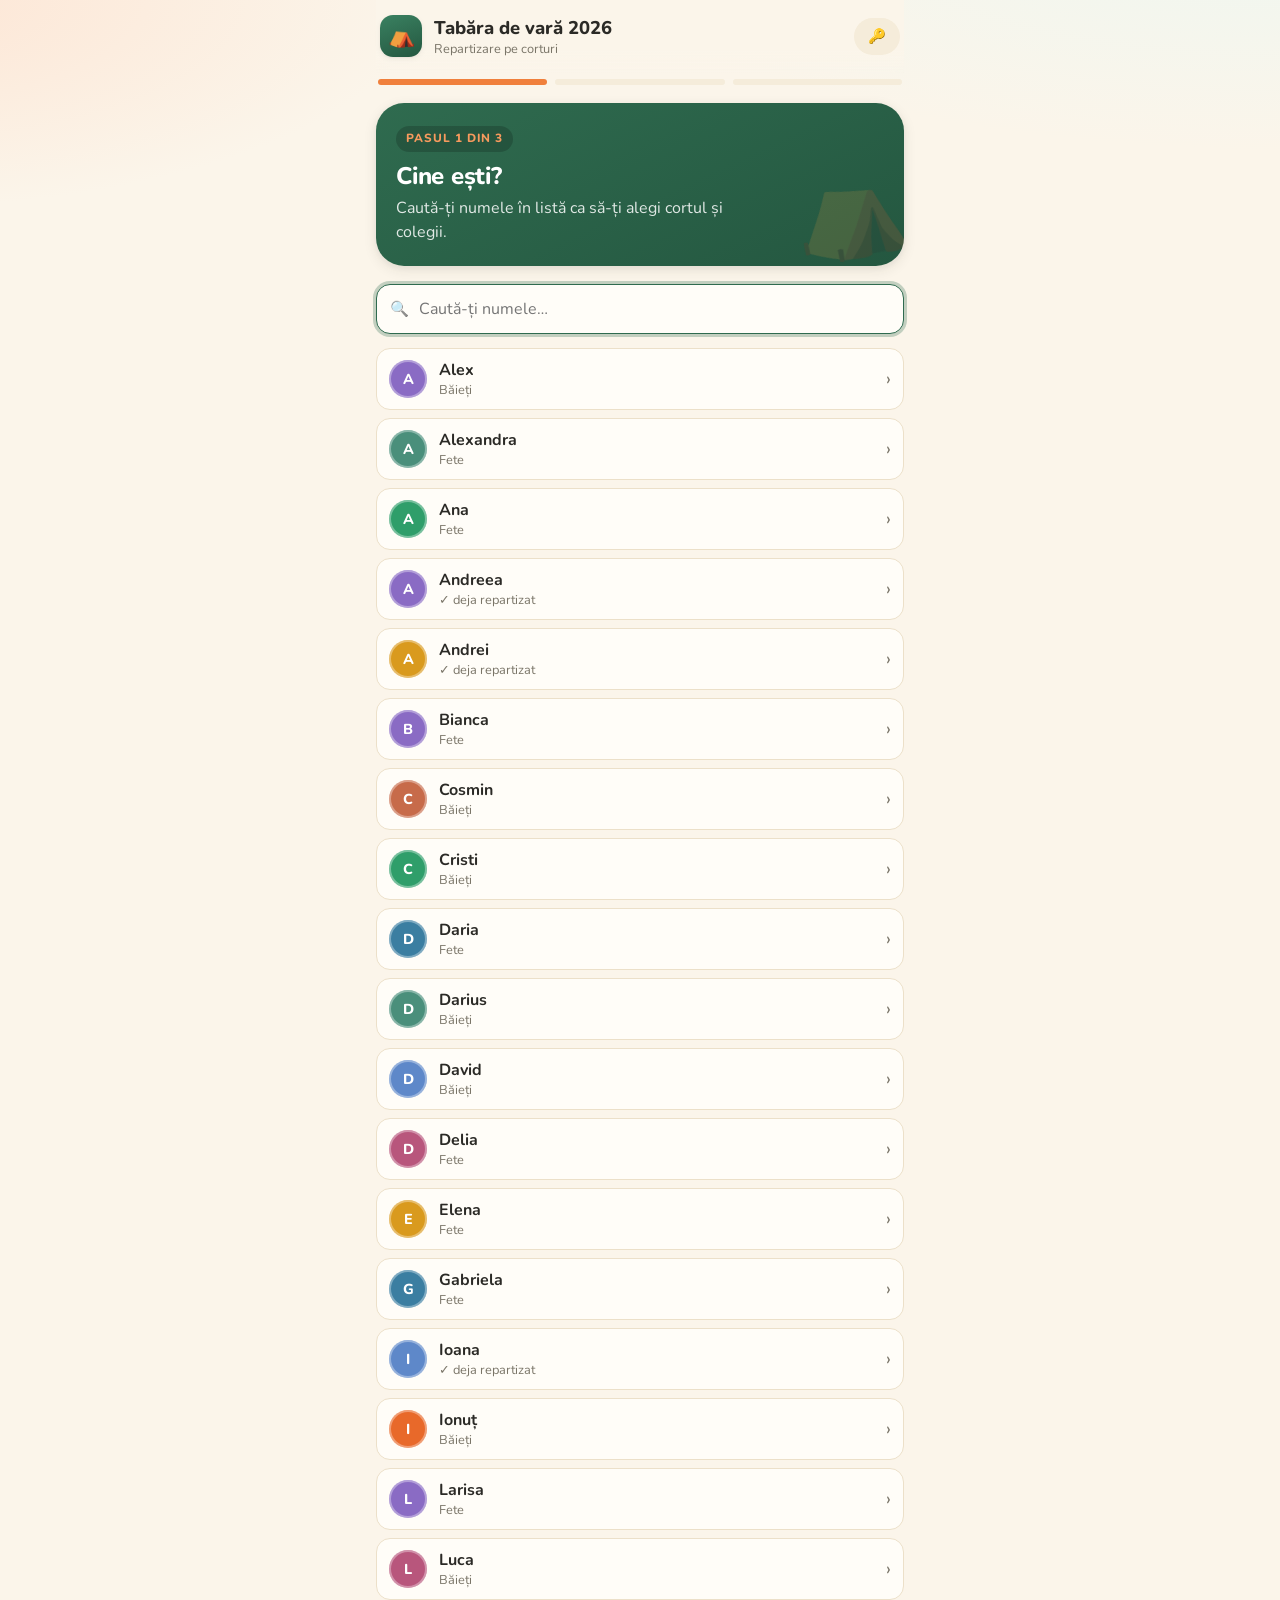
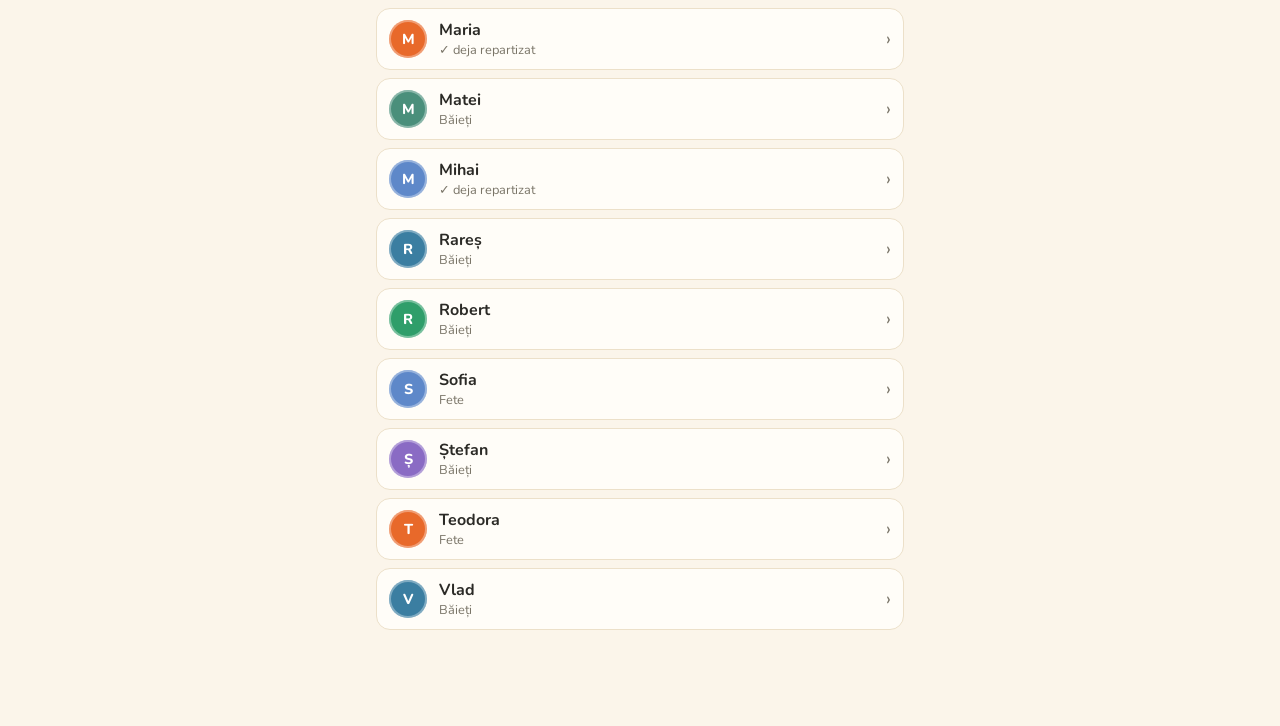
==== index.html @ 0291d600 "Add camp tent self-assignment web app (frontend) Participants pick their name, choose a tent for the" ====
<!DOCTYPE html>
<html lang="ro">
<head>
  <meta charset="UTF-8" />
  <meta name="viewport" content="width=device-width, initial-scale=1, viewport-fit=cover" />
  <title>Corturi de Tabără — Alege-ți cortul</title>
  <meta name="description" content="Alege-ți cortul și colegii de tabără." />
  <meta name="theme-color" content="#2f6b4f" />
  <link rel="preconnect" href="https://fonts.googleapis.com" />
  <link rel="preconnect" href="https://fonts.gstatic.com" crossorigin />
  <link href="https://fonts.googleapis.com/css2?family=Nunito:wght@600;700;800;900&display=swap" rel="stylesheet" />
  <link rel="icon" href="data:image/svg+xml,<svg xmlns='http://www.w3.org/2000/svg' viewBox='0 0 100 100'><text y='.9em' font-size='90'>⛺</text></svg>" />
  <link rel="stylesheet" href="assets/styles.css" />
</head>
<body>
  <div class="app">
    <header class="topbar">
      <div class="brand-badge">⛺</div>
      <div>
        <div class="brand-title" id="event-name">Tabără</div>
        <div class="brand-sub">Repartizare pe corturi</div>
      </div>
      <div class="spacer"></div>
      <a class="btn btn-ghost btn-sm" href="admin.html" title="Organizator">🔑</a>
    </header>

    <div class="steps" id="steps">
      <div class="dot active"></div><div class="dot"></div><div class="dot"></div>
    </div>

    <main id="view"><!-- rendered by app.js --></main>
  </div>

  <script src="assets/store.js"></script>
  <script src="assets/ui.js"></script>
  <script src="assets/app.js"></script>
</body>
</html>
---- assets/styles.css ----
/* =====================================================================
   Corturi de Tabără — Design System
   Warm summer-camp theme: pine green, sand/cream, sunset orange.
   Mobile-first, responsive, light/dark aware.
   ===================================================================== */

/* ---------- Design tokens ---------- */
:root {
  /* Brand */
  --pine-900: #163a2b;
  --pine-700: #245740;
  --pine-600: #2f6b4f;
  --pine-500: #3a8161;
  --pine-100: #dcefe4;
  --pine-50:  #eef7f1;

  --sun-600: #e8692a;
  --sun-500: #f0803c;
  --sun-400: #f79a5e;
  --sun-100: #fde5d4;

  --sky-600: #3b7ea1;   /* băieți */
  --sky-100: #dcecf3;
  --berry-600: #c65b7c; /* fete */
  --berry-100: #f6dde5;

  /* Neutrals (warm) */
  --sand-0:  #fffdf8;
  --sand-50: #fbf5ea;
  --sand-100:#f5ecda;
  --sand-200:#ece0c9;
  --ink-900: #2b2a26;
  --ink-700: #4a463d;
  --ink-500: #7a7568;
  --ink-300: #a8a291;

  /* Semantic */
  --bg:        var(--sand-50);
  --surface:   var(--sand-0);
  --surface-2: var(--sand-100);
  --border:    var(--sand-200);
  --text:      var(--ink-900);
  --text-soft: var(--ink-500);
  --brand:     var(--pine-600);
  --brand-ink: var(--pine-700);
  --accent:    var(--sun-500);
  --accent-ink:var(--sun-600);
  --ok:   #2f9e6a;
  --warn: #e0a83a;
  --danger:#d1524a;

  /* Shape & depth */
  --r-sm: 10px;
  --r-md: 14px;
  --r-lg: 20px;
  --r-xl: 28px;
  --r-pill: 999px;
  --shadow-sm: 0 1px 2px rgba(43,42,38,.06), 0 2px 6px rgba(43,42,38,.05);
  --shadow-md: 0 4px 14px rgba(43,42,38,.09), 0 2px 6px rgba(43,42,38,.05);
  --shadow-lg: 0 18px 40px rgba(43,42,38,.16);
  --ring: 0 0 0 3px rgba(47,107,79,.28);

  --maxw: 560px;
  --font: "Nunito", ui-rounded, "Segoe UI", system-ui, -apple-system, sans-serif;
}

@media (prefers-color-scheme: dark) {
  :root:not([data-theme="light"]) {
    --bg:        #1a201c;
    --surface:   #232b26;
    --surface-2: #2b342e;
    --border:    #384139;
    --text:      #f0ece2;
    --text-soft: #a9b0a4;
    --brand:     #57b389;
    --brand-ink: #7ac9a2;
    --accent:    #f79a5e;
    --accent-ink:#f79a5e;
    --sand-0:  #232b26;
    --sand-50: #1a201c;
    --sand-100:#2b342e;
    --pine-50: #22322a;
    --pine-100:#2a3d31;
    --sky-100: #24343d;
    --berry-100:#3a2830;
    --sun-100: #3a2c22;
  }
}
:root[data-theme="dark"] {
  --bg:#1a201c; --surface:#232b26; --surface-2:#2b342e; --border:#384139;
  --text:#f0ece2; --text-soft:#a9b0a4; --brand:#57b389; --brand-ink:#7ac9a2;
  --accent:#f79a5e; --accent-ink:#f79a5e;
  --sand-0:#232b26; --sand-50:#1a201c; --sand-100:#2b342e;
  --pine-50:#22322a; --pine-100:#2a3d31; --sky-100:#24343d;
  --berry-100:#3a2830; --sun-100:#3a2c22;
}

/* ---------- Base ---------- */
* { box-sizing: border-box; }
html, body { margin: 0; padding: 0; }
body {
  font-family: var(--font);
  color: var(--text);
  background:
    radial-gradient(1200px 400px at 100% -10%, var(--pine-50), transparent 60%),
    radial-gradient(1000px 380px at -10% 0%, var(--sun-100), transparent 55%),
    var(--bg);
  background-attachment: fixed;
  line-height: 1.5;
  -webkit-font-smoothing: antialiased;
  text-rendering: optimizeLegibility;
  min-height: 100vh;
}
h1,h2,h3 { line-height: 1.2; margin: 0; font-weight: 800; letter-spacing: -.01em; }
p { margin: 0; }
button, input, select, textarea { font-family: inherit; font-size: 1rem; color: inherit; }
a { color: var(--brand-ink); }

/* ---------- Layout ---------- */
.app { max-width: var(--maxw); margin: 0 auto; padding: 0 16px 96px; }

.topbar {
  position: sticky; top: 0; z-index: 20;
  display: flex; align-items: center; gap: 12px;
  padding: 14px 4px; margin-bottom: 6px;
  background: linear-gradient(180deg, var(--bg) 70%, transparent);
  backdrop-filter: blur(6px);
}
.brand-badge {
  width: 42px; height: 42px; border-radius: 13px; flex: none;
  display: grid; place-items: center; font-size: 22px;
  background: linear-gradient(160deg, var(--pine-500), var(--pine-700));
  box-shadow: var(--shadow-sm); color: #fff;
}
.brand-title { font-size: 1.15rem; font-weight: 800; }
.brand-sub { font-size: .8rem; color: var(--text-soft); margin-top: -2px; }
.topbar .spacer { flex: 1; }

/* ---------- Hero / step header ---------- */
.hero {
  background: linear-gradient(155deg, var(--pine-600), var(--pine-700));
  color: #fff; border-radius: var(--r-xl);
  padding: 22px 20px; box-shadow: var(--shadow-md);
  position: relative; overflow: hidden; margin-bottom: 18px;
}
.hero::after {
  content: "⛺"; position: absolute; right: -8px; bottom: -14px;
  font-size: 96px; opacity: .16; transform: rotate(-8deg);
}
.hero h1 { font-size: 1.5rem; }
.hero p { color: rgba(255,255,255,.86); margin-top: 6px; max-width: 34ch; }
.hero .eyebrow {
  display: inline-block; font-size: .74rem; font-weight: 800; letter-spacing: .08em;
  text-transform: uppercase; color: var(--sun-400);
  background: rgba(0,0,0,.18); padding: 4px 10px; border-radius: var(--r-pill); margin-bottom: 10px;
}

/* ---------- Stepper ---------- */
.steps { display: flex; align-items: center; gap: 8px; margin: 4px 2px 18px; }
.steps .dot {
  flex: 1; height: 6px; border-radius: var(--r-pill); background: var(--surface-2);
  transition: background .25s;
}
.steps .dot.active { background: var(--accent); }
.steps .dot.done { background: var(--brand); }

/* ---------- Cards ---------- */
.card {
  background: var(--surface); border: 1px solid var(--border);
  border-radius: var(--r-lg); box-shadow: var(--shadow-sm);
  padding: 16px;
}
.section-title {
  display: flex; align-items: baseline; justify-content: space-between;
  margin: 22px 2px 12px;
}
.section-title h2 { font-size: 1.06rem; }
.section-title .hint { font-size: .82rem; color: var(--text-soft); }

/* ---------- Buttons ---------- */
.btn {
  display: inline-flex; align-items: center; justify-content: center; gap: 8px;
  border: none; cursor: pointer; font-weight: 800; font-size: 1rem;
  padding: 13px 18px; border-radius: var(--r-pill);
  transition: transform .08s ease, box-shadow .18s, background .18s, opacity .18s;
  text-decoration: none; user-select: none;
}
.btn:active { transform: translateY(1px) scale(.995); }
.btn:disabled { opacity: .5; cursor: not-allowed; }
.btn-primary {
  color: #fff; background: linear-gradient(160deg, var(--sun-500), var(--sun-600));
  box-shadow: 0 6px 16px rgba(232,105,42,.32);
}
.btn-primary:not(:disabled):hover { box-shadow: 0 8px 22px rgba(232,105,42,.4); }
.btn-brand {
  color: #fff; background: linear-gradient(160deg, var(--pine-500), var(--pine-700));
  box-shadow: 0 6px 16px rgba(36,87,64,.28);
}
.btn-ghost { background: var(--surface-2); color: var(--text); }
.btn-ghost:hover { background: var(--border); }
.btn-outline { background: transparent; color: var(--brand-ink); box-shadow: inset 0 0 0 2px var(--brand); }
.btn-danger { background: transparent; color: var(--danger); box-shadow: inset 0 0 0 2px var(--danger); }
.btn-sm { padding: 8px 14px; font-size: .9rem; }
.btn-block { width: 100%; }
.btn-icon { padding: 10px; border-radius: var(--r-md); }

.sticky-cta {
  position: fixed; left: 0; right: 0; bottom: 0; z-index: 30;
  padding: 12px 16px calc(12px + env(safe-area-inset-bottom));
  background: linear-gradient(180deg, transparent, var(--bg) 32%);
}
.sticky-cta .inner { max-width: var(--maxw); margin: 0 auto; }

/* ---------- Inputs ---------- */
.field { margin-bottom: 14px; }
.field label { display: block; font-weight: 700; font-size: .9rem; margin: 0 2px 6px; }
.input, .select, textarea.input {
  width: 100%; padding: 13px 14px; border-radius: var(--r-md);
  border: 1.5px solid var(--border); background: var(--surface);
  transition: border-color .16s, box-shadow .16s;
}
.input:focus, .select:focus, textarea.input:focus {
  outline: none; border-color: var(--brand); box-shadow: var(--ring);
}
.search {
  position: relative;
}
.search .input { padding-left: 42px; }
.search::before {
  content: "🔍"; position: absolute; left: 14px; top: 50%; transform: translateY(-50%);
  font-size: .95rem; opacity: .7;
}

/* ---------- Avatars & chips ---------- */
.avatar {
  --sz: 38px; width: var(--sz); height: var(--sz); border-radius: 50%;
  display: grid; place-items: center; font-weight: 800; font-size: calc(var(--sz) * .38);
  color: #fff; flex: none; box-shadow: inset 0 0 0 2px rgba(255,255,255,.35);
}
.avatar.sm { --sz: 30px; }
.avatar.lg { --sz: 52px; }
.avatar.empty {
  background: var(--surface-2) !important; color: var(--text-soft);
  box-shadow: inset 0 0 0 2px var(--border); border: 1.5px dashed var(--border);
}
.avatar-stack { display: flex; }
.avatar-stack .avatar { margin-left: -10px; box-shadow: inset 0 0 0 2px rgba(255,255,255,.35), 0 0 0 2px var(--surface); }
.avatar-stack .avatar:first-child { margin-left: 0; }

.chip {
  display: inline-flex; align-items: center; gap: 7px;
  padding: 6px 12px 6px 6px; border-radius: var(--r-pill);
  background: var(--surface-2); font-weight: 700; font-size: .9rem;
}
.badge {
  display: inline-flex; align-items: center; gap: 5px;
  font-size: .74rem; font-weight: 800; padding: 3px 9px; border-radius: var(--r-pill);
  text-transform: uppercase; letter-spacing: .03em;
}
.badge-boys  { background: var(--sky-100);  color: var(--sky-600); }
.badge-girls { background: var(--berry-100);color: var(--berry-600); }
.badge-ok    { background: var(--pine-100); color: var(--pine-700); }
.badge-full  { background: var(--sand-200); color: var(--ink-500); }
.badge-soft  { background: var(--surface-2); color: var(--text-soft); }

/* ---------- Selectable person row ---------- */
.person-list { display: flex; flex-direction: column; gap: 8px; }
.person {
  display: flex; align-items: center; gap: 12px; width: 100%;
  padding: 10px 12px; border-radius: var(--r-md); cursor: pointer;
  background: var(--surface); border: 1.5px solid var(--border);
  transition: border-color .14s, background .14s, transform .08s;
  text-align: left;
}
.person:hover { border-color: var(--brand); }
.person:active { transform: scale(.995); }
.person.selected { border-color: var(--brand); background: var(--pine-50); }
.person.disabled { opacity: .5; pointer-events: none; }
.person .who { flex: 1; min-width: 0; }
.person .name { display: block; font-weight: 700; white-space: nowrap; overflow: hidden; text-overflow: ellipsis; }
.person .meta { display: block; font-size: .8rem; color: var(--text-soft); }
.person .check {
  width: 24px; height: 24px; border-radius: 50%; flex: none;
  display: grid; place-items: center; border: 2px solid var(--border); color: #fff;
  transition: background .14s, border-color .14s;
}
.person.selected .check { background: var(--brand); border-color: var(--brand); }
.person .check::after { content: "✓"; font-size: .8rem; opacity: 0; }
.person.selected .check::after { opacity: 1; }

/* ---------- Tent card ---------- */
.tent {
  background: var(--surface); border: 1px solid var(--border);
  border-radius: var(--r-lg); box-shadow: var(--shadow-sm);
  padding: 15px; display: grid; gap: 12px; cursor: pointer;
  transition: transform .1s, box-shadow .18s, border-color .16s;
  position: relative;
}
.tent:hover { box-shadow: var(--shadow-md); border-color: var(--brand); transform: translateY(-2px); }
.tent.full { opacity: .72; cursor: default; }
.tent.full:hover { transform: none; box-shadow: var(--shadow-sm); border-color: var(--border); }
.tent.selected { border-color: var(--brand); box-shadow: var(--ring); }
.tent .row { display: flex; align-items: center; gap: 10px; }
.tent .tent-icon {
  width: 44px; height: 44px; border-radius: var(--r-md); flex: none;
  display: grid; place-items: center; font-size: 22px;
  background: var(--pine-50); color: var(--pine-600);
}
.tent .tent-name { font-weight: 800; font-size: 1.05rem; }
.tent .tent-sub { font-size: .82rem; color: var(--text-soft); }
.tent .grow { flex: 1; }

/* capacity meter */
.meter { display: flex; gap: 4px; }
.meter .pip {
  flex: 1; height: 9px; border-radius: var(--r-pill); background: var(--surface-2);
}
.meter .pip.on { background: linear-gradient(90deg, var(--pine-500), var(--pine-600)); }
.meter .pip.you { background: linear-gradient(90deg, var(--sun-400), var(--sun-500)); }
.tent .capline { display: flex; justify-content: space-between; align-items: center; font-size: .82rem; }
.tent .capline .free { font-weight: 800; color: var(--brand-ink); }
.tent .capline .free.none { color: var(--text-soft); }
.occupants { display: flex; align-items: center; gap: 8px; flex-wrap: wrap; }
.occupants .none { font-size: .84rem; color: var(--text-soft); font-style: italic; }

/* ---------- Toast ---------- */
.toast-wrap {
  position: fixed; left: 0; right: 0; bottom: 84px; z-index: 60;
  display: flex; flex-direction: column; align-items: center; gap: 8px; pointer-events: none;
  padding: 0 16px;
}
.toast {
  pointer-events: auto; max-width: var(--maxw); width: 100%;
  display: flex; align-items: center; gap: 10px;
  padding: 12px 16px; border-radius: var(--r-md); color: #fff; font-weight: 700;
  box-shadow: var(--shadow-lg); animation: toast-in .28s cubic-bezier(.2,.9,.3,1.2);
}
.toast.ok { background: linear-gradient(160deg, #35a873, #2f9e6a); }
.toast.err { background: linear-gradient(160deg, #d1524a, #b8433c); }
.toast.info { background: linear-gradient(160deg, var(--pine-600), var(--pine-700)); }
@keyframes toast-in { from { transform: translateY(14px); opacity: 0; } to { transform: none; opacity: 1; } }

/* ---------- Modal / sheet ---------- */
.overlay {
  position: fixed; inset: 0; z-index: 50; background: rgba(20,24,20,.5);
  display: flex; align-items: flex-end; justify-content: center;
  animation: fade .2s; backdrop-filter: blur(2px);
}
@keyframes fade { from { opacity: 0; } to { opacity: 1; } }
.sheet {
  background: var(--surface); width: 100%; max-width: var(--maxw);
  border-radius: var(--r-xl) var(--r-xl) 0 0; padding: 8px 18px calc(20px + env(safe-area-inset-bottom));
  box-shadow: var(--shadow-lg); max-height: 90vh; overflow-y: auto;
  animation: sheet-up .28s cubic-bezier(.2,.9,.3,1.05);
}
@keyframes sheet-up { from { transform: translateY(100%); } to { transform: none; } }
.sheet .grabber { width: 44px; height: 5px; border-radius: 5px; background: var(--border); margin: 6px auto 14px; }
@media (min-width: 620px) {
  .overlay { align-items: center; }
  .sheet { border-radius: var(--r-xl); max-height: 84vh; }
}

/* ---------- Confirmation ---------- */
.confirm-hero {
  text-align: center; padding: 26px 16px 8px;
}
.confirm-hero .mark {
  width: 78px; height: 78px; border-radius: 50%; margin: 0 auto 14px;
  display: grid; place-items: center; font-size: 38px; color: #fff;
  background: linear-gradient(160deg, #35a873, #2f9e6a); box-shadow: 0 10px 24px rgba(47,158,106,.4);
  animation: pop .4s cubic-bezier(.2,.9,.3,1.4);
}
.confirm-hero .mark.warn { background: linear-gradient(160deg, var(--sun-400), var(--sun-600)); box-shadow: 0 10px 24px rgba(232,105,42,.4); }
@keyframes pop { 0% { transform: scale(.4); opacity: 0; } 100% { transform: scale(1); opacity: 1; } }

/* ---------- Empty state ---------- */
.empty {
  text-align: center; color: var(--text-soft); padding: 34px 20px;
}
.empty .ico { font-size: 44px; opacity: .55; }
.empty p { margin-top: 8px; }

/* ---------- Tabs (admin) ---------- */
.tabs {
  display: flex; gap: 4px; background: var(--surface-2); padding: 5px;
  border-radius: var(--r-pill); position: sticky; top: 70px; z-index: 15;
  overflow-x: auto; box-shadow: var(--shadow-sm);
}
.tabs::-webkit-scrollbar { display: none; }
.tab {
  flex: 1; white-space: nowrap; border: none; background: transparent; cursor: pointer;
  padding: 9px 12px; border-radius: var(--r-pill); font-weight: 800; font-size: .9rem; color: var(--text-soft);
  transition: background .16s, color .16s;
}
.tab.active { background: var(--surface); color: var(--brand-ink); box-shadow: var(--shadow-sm); }

/* ---------- Utility ---------- */
.stack { display: flex; flex-direction: column; gap: 12px; }
.grid { display: grid; gap: 12px; }
.row-between { display: flex; align-items: center; justify-content: space-between; gap: 10px; }
.muted { color: var(--text-soft); }
.center { text-align: center; }
.mt { margin-top: 14px; } .mt-lg { margin-top: 22px; }
.hidden { display: none !important; }
.count-pill {
  display: inline-grid; place-items: center; min-width: 22px; height: 22px; padding: 0 7px;
  border-radius: var(--r-pill); background: var(--accent); color: #fff; font-size: .76rem; font-weight: 800;
}
.divider { height: 1px; background: var(--border); margin: 14px 0; }
.notice {
  display: flex; gap: 10px; padding: 12px 14px; border-radius: var(--r-md);
  background: var(--sun-100); color: var(--accent-ink); font-size: .9rem; font-weight: 600;
  border: 1px solid color-mix(in srgb, var(--accent) 30%, transparent);
}
.fade-in { animation: fadein .3s ease; }
@keyframes fadein { from { opacity: 0; transform: translateY(6px); } to { opacity: 1; transform: none; } }
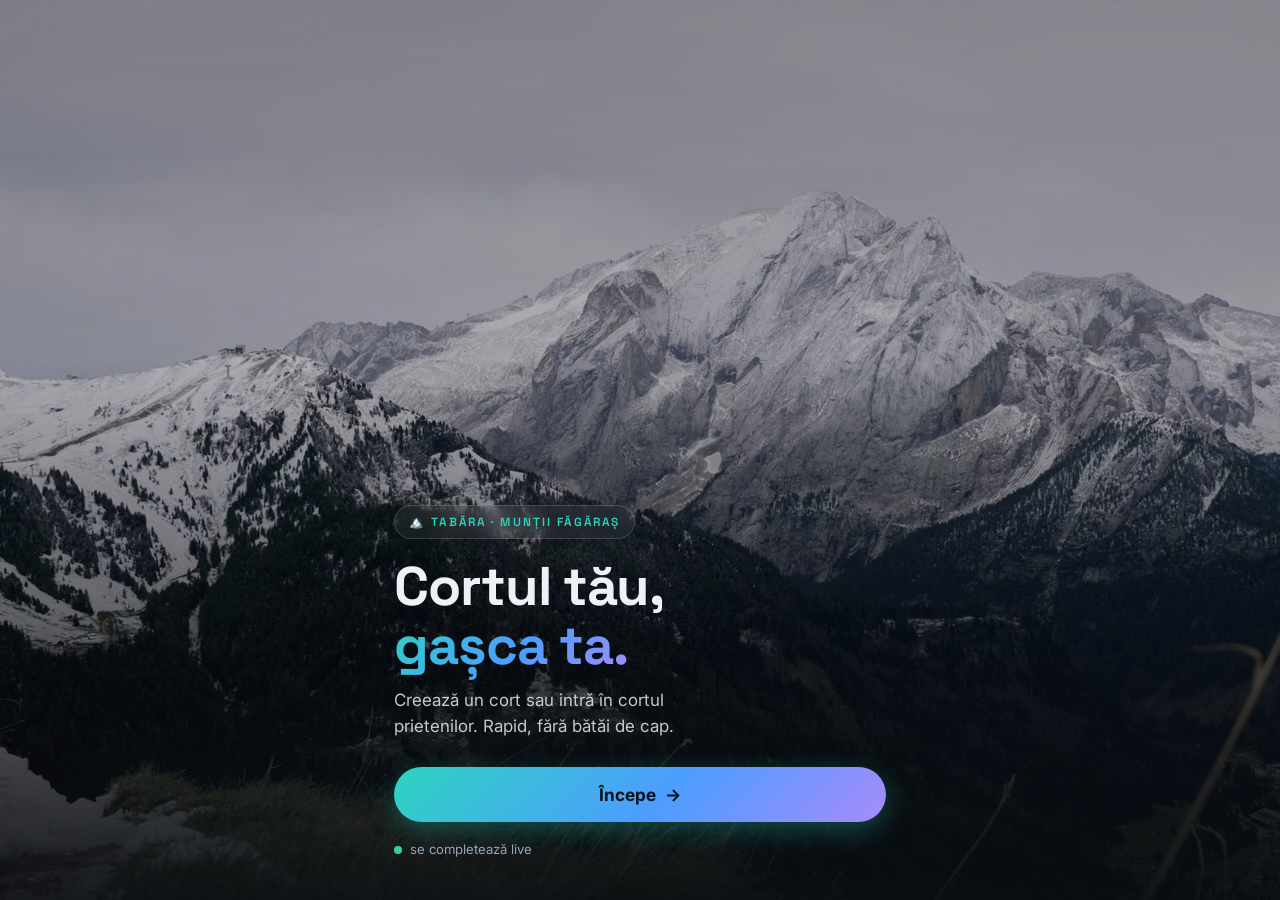
==== commit 0895881e: "Redesign: dark theme, Făgăraș video landing, user-created tents - Dark-by-default design system (gla" ====
--- a/index.html
+++ b/index.html
@@ -3,32 +3,45 @@
 <head>
   <meta charset="UTF-8" />
   <meta name="viewport" content="width=device-width, initial-scale=1, viewport-fit=cover" />
-  <title>Corturi de Tabără — Alege-ți cortul</title>
-  <meta name="description" content="Alege-ți cortul și colegii de tabără." />
-  <meta name="theme-color" content="#2f6b4f" />
+  <title>Corturi · Tabăra Făgăraș</title>
+  <meta name="description" content="Creează un cort sau intră în cortul prietenilor — Tabăra din Munții Făgăraș." />
+  <meta name="theme-color" content="#0a0c11" />
   <link rel="preconnect" href="https://fonts.googleapis.com" />
   <link rel="preconnect" href="https://fonts.gstatic.com" crossorigin />
-  <link href="https://fonts.googleapis.com/css2?family=Nunito:wght@600;700;800;900&display=swap" rel="stylesheet" />
-  <link rel="icon" href="data:image/svg+xml,<svg xmlns='http://www.w3.org/2000/svg' viewBox='0 0 100 100'><text y='.9em' font-size='90'>⛺</text></svg>" />
+  <link href="https://fonts.googleapis.com/css2?family=Space+Grotesk:wght@500;600;700&family=Inter:wght@400;500;600;700&display=swap" rel="stylesheet" />
+  <link rel="icon" href="data:image/svg+xml,<svg xmlns='http://www.w3.org/2000/svg' viewBox='0 0 100 100'><text y='.9em' font-size='90'>🏔️</text></svg>" />
   <link rel="stylesheet" href="assets/styles.css" />
 </head>
 <body>
-  <div class="app">
+  <div class="aurora"></div>
+
+  <!-- Landing / start page -->
+  <section class="landing" id="landing">
+    <video class="landing-video" autoplay muted loop playsinline preload="auto" poster="assets/media/hero-poster.jpg">
+      <source src="assets/media/hero.mp4" type="video/mp4" />
+    </video>
+    <div class="landing-overlay"></div>
+    <div class="landing-content">
+      <span class="eyebrow">🏔️ Tabăra · Munții Făgăraș</span>
+      <h1>Cortul tău,<br /><span class="accent">gașca ta.</span></h1>
+      <p>Creează un cort sau intră în cortul prietenilor. Rapid, fără bătăi de cap.</p>
+      <button class="btn btn-primary btn-lg btn-block" id="enter">Începe <span>→</span></button>
+      <div class="landing-foot"><span class="pulse-dot"></span> se completează live</div>
+    </div>
+  </section>
+
+  <!-- App -->
+  <div class="app hidden" id="app">
     <header class="topbar">
-      <div class="brand-badge">⛺</div>
+      <div class="brand-badge">🏔️</div>
       <div>
-        <div class="brand-title" id="event-name">Tabără</div>
-        <div class="brand-sub">Repartizare pe corturi</div>
+        <div class="brand-title" id="event-name">Tabăra Făgăraș</div>
+        <div class="brand-sub">Corturi</div>
       </div>
       <div class="spacer"></div>
-      <a class="btn btn-ghost btn-sm" href="admin.html" title="Organizator">🔑</a>
+      <a class="btn btn-glass btn-sm" href="admin.html" title="Organizator">🔑</a>
     </header>
-
-    <div class="steps" id="steps">
-      <div class="dot active"></div><div class="dot"></div><div class="dot"></div>
-    </div>
-
-    <main id="view"><!-- rendered by app.js --></main>
+    <main id="view"></main>
   </div>
 
   <script src="assets/store.js"></script>
--- a/assets/styles.css
+++ b/assets/styles.css
@@ -1,416 +1,379 @@
 /* =====================================================================
-   Corturi de Tabără — Design System
-   Warm summer-camp theme: pine green, sand/cream, sunset orange.
-   Mobile-first, responsive, light/dark aware.
+   Corturi Făgăraș — dark, modern, clean.
+   Glassmorphism + aurora, mobile-first. Space Grotesk / Inter.
    ===================================================================== */
 
-/* ---------- Design tokens ---------- */
 :root {
-  /* Brand */
-  --pine-900: #163a2b;
-  --pine-700: #245740;
-  --pine-600: #2f6b4f;
-  --pine-500: #3a8161;
-  --pine-100: #dcefe4;
-  --pine-50:  #eef7f1;
-
-  --sun-600: #e8692a;
-  --sun-500: #f0803c;
-  --sun-400: #f79a5e;
-  --sun-100: #fde5d4;
-
-  --sky-600: #3b7ea1;   /* băieți */
-  --sky-100: #dcecf3;
-  --berry-600: #c65b7c; /* fete */
-  --berry-100: #f6dde5;
-
-  /* Neutrals (warm) */
-  --sand-0:  #fffdf8;
-  --sand-50: #fbf5ea;
-  --sand-100:#f5ecda;
-  --sand-200:#ece0c9;
-  --ink-900: #2b2a26;
-  --ink-700: #4a463d;
-  --ink-500: #7a7568;
-  --ink-300: #a8a291;
-
-  /* Semantic */
-  --bg:        var(--sand-50);
-  --surface:   var(--sand-0);
-  --surface-2: var(--sand-100);
-  --border:    var(--sand-200);
-  --text:      var(--ink-900);
-  --text-soft: var(--ink-500);
-  --brand:     var(--pine-600);
-  --brand-ink: var(--pine-700);
-  --accent:    var(--sun-500);
-  --accent-ink:var(--sun-600);
-  --ok:   #2f9e6a;
-  --warn: #e0a83a;
-  --danger:#d1524a;
-
-  /* Shape & depth */
-  --r-sm: 10px;
-  --r-md: 14px;
-  --r-lg: 20px;
-  --r-xl: 28px;
-  --r-pill: 999px;
-  --shadow-sm: 0 1px 2px rgba(43,42,38,.06), 0 2px 6px rgba(43,42,38,.05);
-  --shadow-md: 0 4px 14px rgba(43,42,38,.09), 0 2px 6px rgba(43,42,38,.05);
-  --shadow-lg: 0 18px 40px rgba(43,42,38,.16);
-  --ring: 0 0 0 3px rgba(47,107,79,.28);
-
-  --maxw: 560px;
-  --font: "Nunito", ui-rounded, "Segoe UI", system-ui, -apple-system, sans-serif;
-}
-
-@media (prefers-color-scheme: dark) {
-  :root:not([data-theme="light"]) {
-    --bg:        #1a201c;
-    --surface:   #232b26;
-    --surface-2: #2b342e;
-    --border:    #384139;
-    --text:      #f0ece2;
-    --text-soft: #a9b0a4;
-    --brand:     #57b389;
-    --brand-ink: #7ac9a2;
-    --accent:    #f79a5e;
-    --accent-ink:#f79a5e;
-    --sand-0:  #232b26;
-    --sand-50: #1a201c;
-    --sand-100:#2b342e;
-    --pine-50: #22322a;
-    --pine-100:#2a3d31;
-    --sky-100: #24343d;
-    --berry-100:#3a2830;
-    --sun-100: #3a2c22;
-  }
-}
-:root[data-theme="dark"] {
-  --bg:#1a201c; --surface:#232b26; --surface-2:#2b342e; --border:#384139;
-  --text:#f0ece2; --text-soft:#a9b0a4; --brand:#57b389; --brand-ink:#7ac9a2;
-  --accent:#f79a5e; --accent-ink:#f79a5e;
-  --sand-0:#232b26; --sand-50:#1a201c; --sand-100:#2b342e;
-  --pine-50:#22322a; --pine-100:#2a3d31; --sky-100:#24343d;
-  --berry-100:#3a2830; --sun-100:#3a2c22;
-}
-
-/* ---------- Base ---------- */
+  color-scheme: dark;
+
+  /* base */
+  --bg:        #0a0c11;
+  --bg-2:      #0e1119;
+  --surface:   #141824;
+  --surface-2: #1b2130;
+  --glass:     rgba(255,255,255,.05);
+  --glass-2:   rgba(255,255,255,.08);
+  --border:    rgba(255,255,255,.09);
+  --border-2:  rgba(255,255,255,.15);
+
+  --text:      #eef1f7;
+  --text-soft: #9aa4b6;
+  --text-dim:  #616b7d;
+
+  /* accents */
+  --teal:   #2dd4bf;
+  --indigo: #7c8bff;
+  --violet: #a78bfa;
+  --grad:   linear-gradient(135deg, #2dd4bf 0%, #4d9dff 55%, #a78bfa 100%);
+  --grad-soft: linear-gradient(135deg, rgba(45,212,191,.16), rgba(167,139,250,.16));
+
+  --boys:  #4d9dff;
+  --girls: #ff7eb6;
+  --ok:    #34d399;
+  --warn:  #fbbf24;
+  --danger:#ff6b6b;
+
+  /* shape */
+  --r-sm: 12px; --r-md: 16px; --r-lg: 22px; --r-xl: 30px; --r-pill: 999px;
+  --shadow: 0 12px 40px rgba(0,0,0,.45);
+  --shadow-sm: 0 4px 18px rgba(0,0,0,.35);
+  --glow: 0 0 0 1px rgba(45,212,191,.4), 0 8px 30px rgba(45,212,191,.25);
+
+  --maxw: 540px;
+  --sans: "Inter", system-ui, -apple-system, "Segoe UI", sans-serif;
+  --display: "Space Grotesk", var(--sans);
+}
+
 * { box-sizing: border-box; }
 html, body { margin: 0; padding: 0; }
 body {
-  font-family: var(--font);
+  font-family: var(--sans);
   color: var(--text);
-  background:
-    radial-gradient(1200px 400px at 100% -10%, var(--pine-50), transparent 60%),
-    radial-gradient(1000px 380px at -10% 0%, var(--sun-100), transparent 55%),
-    var(--bg);
-  background-attachment: fixed;
+  background: var(--bg);
+  min-height: 100vh;
   line-height: 1.5;
   -webkit-font-smoothing: antialiased;
-  text-rendering: optimizeLegibility;
-  min-height: 100vh;
-}
-h1,h2,h3 { line-height: 1.2; margin: 0; font-weight: 800; letter-spacing: -.01em; }
+  overflow-x: hidden;
+}
+h1, h2, h3 { font-family: var(--display); margin: 0; font-weight: 700; letter-spacing: -.02em; line-height: 1.08; }
 p { margin: 0; }
 button, input, select, textarea { font-family: inherit; font-size: 1rem; color: inherit; }
-a { color: var(--brand-ink); }
-
-/* ---------- Layout ---------- */
-.app { max-width: var(--maxw); margin: 0 auto; padding: 0 16px 96px; }
-
+a { color: var(--teal); text-decoration: none; }
+
+/* ---------- aurora background ---------- */
+.aurora { position: fixed; inset: 0; z-index: -2; overflow: hidden; background: var(--bg); }
+.aurora::before, .aurora::after {
+  content: ""; position: absolute; width: 60vmax; height: 60vmax; border-radius: 50%;
+  filter: blur(90px); opacity: .5; will-change: transform;
+}
+.aurora::before {
+  background: radial-gradient(circle, rgba(45,212,191,.5), transparent 62%);
+  top: -20vmax; left: -14vmax; animation: drift1 22s ease-in-out infinite alternate;
+}
+.aurora::after {
+  background: radial-gradient(circle, rgba(124,139,255,.45), transparent 62%);
+  bottom: -22vmax; right: -16vmax; animation: drift2 26s ease-in-out infinite alternate;
+}
+@keyframes drift1 { to { transform: translate(18vw, 12vh) scale(1.15); } }
+@keyframes drift2 { to { transform: translate(-14vw, -10vh) scale(1.2); } }
+@media (prefers-reduced-motion: reduce) { .aurora::before, .aurora::after { animation: none; } }
+
+/* ---------- Landing ---------- */
+.landing {
+  position: fixed; inset: 0; z-index: 40; overflow: hidden;
+  display: flex; flex-direction: column; justify-content: flex-end;
+}
+.landing-video {
+  position: absolute; inset: 0; width: 100%; height: 100%;
+  object-fit: cover; z-index: -1; filter: saturate(1.05) contrast(1.02);
+}
+.landing-overlay {
+  position: absolute; inset: 0; z-index: 0;
+  background:
+    linear-gradient(180deg, rgba(10,12,17,.35) 0%, rgba(10,12,17,.2) 40%, rgba(10,12,17,.92) 100%),
+    radial-gradient(120% 80% at 50% 120%, rgba(45,212,191,.18), transparent 60%);
+}
+.landing-content {
+  position: relative; z-index: 1;
+  max-width: var(--maxw); width: 100%; margin: 0 auto;
+  padding: 0 24px calc(40px + env(safe-area-inset-bottom));
+  animation: rise .8s cubic-bezier(.2,.8,.25,1) both;
+}
+@keyframes rise { from { opacity: 0; transform: translateY(26px); } to { opacity: 1; transform: none; } }
+.landing .eyebrow {
+  display: inline-flex; align-items: center; gap: 8px; font-family: var(--display);
+  font-size: .74rem; font-weight: 600; letter-spacing: .18em; text-transform: uppercase;
+  color: var(--teal); margin-bottom: 18px;
+  padding: 7px 14px; border-radius: var(--r-pill);
+  background: var(--glass); border: 1px solid var(--border-2); backdrop-filter: blur(10px);
+}
+.landing h1 { font-size: clamp(2.4rem, 11vw, 3.4rem); font-weight: 700; }
+.landing h1 .accent { background: var(--grad); -webkit-background-clip: text; background-clip: text; color: transparent; }
+.landing-content > p { color: rgba(238,241,247,.82); font-size: 1.06rem; margin-top: 14px; max-width: 30ch; }
+.landing .btn { margin-top: 28px; }
+.landing-foot {
+  margin-top: 18px; font-size: .82rem; color: var(--text-soft);
+  display: flex; align-items: center; gap: 8px;
+}
+.pulse-dot { width: 8px; height: 8px; border-radius: 50%; background: var(--ok); box-shadow: 0 0 0 0 rgba(52,211,153,.7); animation: pulse 2s infinite; }
+@keyframes pulse { 0%{box-shadow:0 0 0 0 rgba(52,211,153,.6);} 70%{box-shadow:0 0 0 9px rgba(52,211,153,0);} 100%{box-shadow:0 0 0 0 rgba(52,211,153,0);} }
+
+/* ---------- App shell ---------- */
+.app { max-width: var(--maxw); margin: 0 auto; padding: 0 18px 120px; }
+.app.hidden { display: none; }
 .topbar {
   position: sticky; top: 0; z-index: 20;
-  display: flex; align-items: center; gap: 12px;
-  padding: 14px 4px; margin-bottom: 6px;
-  background: linear-gradient(180deg, var(--bg) 70%, transparent);
-  backdrop-filter: blur(6px);
+  display: flex; align-items: center; gap: 12px; padding: 16px 4px 12px;
+  background: linear-gradient(180deg, var(--bg) 62%, transparent);
+  backdrop-filter: blur(4px);
 }
 .brand-badge {
-  width: 42px; height: 42px; border-radius: 13px; flex: none;
-  display: grid; place-items: center; font-size: 22px;
-  background: linear-gradient(160deg, var(--pine-500), var(--pine-700));
-  box-shadow: var(--shadow-sm); color: #fff;
-}
-.brand-title { font-size: 1.15rem; font-weight: 800; }
-.brand-sub { font-size: .8rem; color: var(--text-soft); margin-top: -2px; }
+  width: 40px; height: 40px; border-radius: 12px; flex: none;
+  display: grid; place-items: center; font-size: 20px; color: #06121f;
+  background: var(--grad); box-shadow: var(--shadow-sm);
+}
+.brand-title { font-family: var(--display); font-weight: 700; font-size: 1.05rem; }
+.brand-sub { font-size: .76rem; color: var(--text-soft); margin-top: -1px; }
 .topbar .spacer { flex: 1; }
 
-/* ---------- Hero / step header ---------- */
-.hero {
-  background: linear-gradient(155deg, var(--pine-600), var(--pine-700));
-  color: #fff; border-radius: var(--r-xl);
-  padding: 22px 20px; box-shadow: var(--shadow-md);
-  position: relative; overflow: hidden; margin-bottom: 18px;
-}
-.hero::after {
-  content: "⛺"; position: absolute; right: -8px; bottom: -14px;
-  font-size: 96px; opacity: .16; transform: rotate(-8deg);
-}
-.hero h1 { font-size: 1.5rem; }
-.hero p { color: rgba(255,255,255,.86); margin-top: 6px; max-width: 34ch; }
-.hero .eyebrow {
-  display: inline-block; font-size: .74rem; font-weight: 800; letter-spacing: .08em;
-  text-transform: uppercase; color: var(--sun-400);
-  background: rgba(0,0,0,.18); padding: 4px 10px; border-radius: var(--r-pill); margin-bottom: 10px;
-}
-
-/* ---------- Stepper ---------- */
-.steps { display: flex; align-items: center; gap: 8px; margin: 4px 2px 18px; }
-.steps .dot {
-  flex: 1; height: 6px; border-radius: var(--r-pill); background: var(--surface-2);
-  transition: background .25s;
-}
-.steps .dot.active { background: var(--accent); }
-.steps .dot.done { background: var(--brand); }
-
-/* ---------- Cards ---------- */
-.card {
-  background: var(--surface); border: 1px solid var(--border);
-  border-radius: var(--r-lg); box-shadow: var(--shadow-sm);
-  padding: 16px;
-}
-.section-title {
-  display: flex; align-items: baseline; justify-content: space-between;
-  margin: 22px 2px 12px;
-}
-.section-title h2 { font-size: 1.06rem; }
-.section-title .hint { font-size: .82rem; color: var(--text-soft); }
+/* ---------- Screen header ---------- */
+.screen-head { padding: 8px 2px 6px; animation: fadein .4s both; }
+.back {
+  display: inline-flex; align-items: center; gap: 6px; margin-bottom: 14px;
+  background: var(--glass); border: 1px solid var(--border); color: var(--text-soft);
+  padding: 8px 14px 8px 11px; border-radius: var(--r-pill); cursor: pointer; font-weight: 600; font-size: .88rem;
+  transition: border-color .16s, color .16s, transform .08s;
+}
+.back:hover { color: var(--text); border-color: var(--border-2); }
+.back:active { transform: scale(.97); }
+.eyebrow-sm { font-family: var(--display); font-size: .72rem; font-weight: 600; letter-spacing: .14em; text-transform: uppercase; color: var(--teal); }
+.screen-head h1 { font-size: 1.72rem; margin-top: 8px; }
+.screen-head p { color: var(--text-soft); margin-top: 8px; }
 
 /* ---------- Buttons ---------- */
 .btn {
-  display: inline-flex; align-items: center; justify-content: center; gap: 8px;
-  border: none; cursor: pointer; font-weight: 800; font-size: 1rem;
-  padding: 13px 18px; border-radius: var(--r-pill);
-  transition: transform .08s ease, box-shadow .18s, background .18s, opacity .18s;
-  text-decoration: none; user-select: none;
-}
-.btn:active { transform: translateY(1px) scale(.995); }
-.btn:disabled { opacity: .5; cursor: not-allowed; }
-.btn-primary {
-  color: #fff; background: linear-gradient(160deg, var(--sun-500), var(--sun-600));
-  box-shadow: 0 6px 16px rgba(232,105,42,.32);
-}
-.btn-primary:not(:disabled):hover { box-shadow: 0 8px 22px rgba(232,105,42,.4); }
-.btn-brand {
-  color: #fff; background: linear-gradient(160deg, var(--pine-500), var(--pine-700));
-  box-shadow: 0 6px 16px rgba(36,87,64,.28);
-}
-.btn-ghost { background: var(--surface-2); color: var(--text); }
-.btn-ghost:hover { background: var(--border); }
-.btn-outline { background: transparent; color: var(--brand-ink); box-shadow: inset 0 0 0 2px var(--brand); }
-.btn-danger { background: transparent; color: var(--danger); box-shadow: inset 0 0 0 2px var(--danger); }
-.btn-sm { padding: 8px 14px; font-size: .9rem; }
+  display: inline-flex; align-items: center; justify-content: center; gap: 9px;
+  border: none; cursor: pointer; font-weight: 600; font-size: 1rem; font-family: var(--sans);
+  padding: 14px 20px; border-radius: var(--r-pill); position: relative;
+  transition: transform .1s ease, box-shadow .2s, background .2s, opacity .2s, border-color .2s;
+}
+.btn:active { transform: translateY(1px) scale(.99); }
+.btn:disabled { opacity: .45; cursor: not-allowed; }
+.btn-primary { color: #04121a; background: var(--grad); box-shadow: 0 8px 26px rgba(45,212,191,.3); font-weight: 700; }
+.btn-primary:not(:disabled):hover { box-shadow: 0 10px 34px rgba(77,157,255,.42); }
+.btn-lg { padding: 17px 26px; font-size: 1.08rem; }
+.btn-glass { background: var(--glass); border: 1px solid var(--border-2); color: var(--text); backdrop-filter: blur(10px); }
+.btn-glass:hover { background: var(--glass-2); border-color: var(--border-2); }
+.btn-ghost { background: transparent; color: var(--text-soft); }
+.btn-ghost:hover { color: var(--text); background: var(--glass); }
+.btn-outline { background: transparent; color: var(--teal); box-shadow: inset 0 0 0 1.5px rgba(45,212,191,.5); }
+.btn-danger { background: transparent; color: var(--danger); box-shadow: inset 0 0 0 1.5px rgba(255,107,107,.5); }
+.btn-sm { padding: 9px 15px; font-size: .9rem; }
 .btn-block { width: 100%; }
-.btn-icon { padding: 10px; border-radius: var(--r-md); }
 
 .sticky-cta {
   position: fixed; left: 0; right: 0; bottom: 0; z-index: 30;
-  padding: 12px 16px calc(12px + env(safe-area-inset-bottom));
-  background: linear-gradient(180deg, transparent, var(--bg) 32%);
+  padding: 14px 18px calc(16px + env(safe-area-inset-bottom));
+  background: linear-gradient(180deg, transparent, var(--bg) 34%);
 }
 .sticky-cta .inner { max-width: var(--maxw); margin: 0 auto; }
 
-/* ---------- Inputs ---------- */
+/* ---------- Cards / inputs ---------- */
+.card {
+  background: var(--glass); border: 1px solid var(--border); border-radius: var(--r-lg);
+  box-shadow: var(--shadow-sm); padding: 16px; backdrop-filter: blur(10px);
+}
 .field { margin-bottom: 14px; }
-.field label { display: block; font-weight: 700; font-size: .9rem; margin: 0 2px 6px; }
+.field label { display: block; font-weight: 600; font-size: .88rem; margin: 0 2px 7px; color: var(--text-soft); }
 .input, .select, textarea.input {
-  width: 100%; padding: 13px 14px; border-radius: var(--r-md);
-  border: 1.5px solid var(--border); background: var(--surface);
-  transition: border-color .16s, box-shadow .16s;
-}
+  width: 100%; padding: 14px 15px; border-radius: var(--r-md);
+  background: rgba(255,255,255,.04); color: var(--text);
+  border: 1.5px solid var(--border); transition: border-color .16s, box-shadow .16s, background .16s;
+}
+.input::placeholder, textarea.input::placeholder { color: var(--text-dim); }
 .input:focus, .select:focus, textarea.input:focus {
-  outline: none; border-color: var(--brand); box-shadow: var(--ring);
-}
-.search {
-  position: relative;
-}
-.search .input { padding-left: 42px; }
-.search::before {
-  content: "🔍"; position: absolute; left: 14px; top: 50%; transform: translateY(-50%);
-  font-size: .95rem; opacity: .7;
-}
+  outline: none; border-color: var(--teal); background: rgba(45,212,191,.05);
+  box-shadow: 0 0 0 4px rgba(45,212,191,.14);
+}
+.search { position: relative; }
+.search .input { padding-left: 44px; }
+.search::before { content: "⌕"; position: absolute; left: 15px; top: 50%; transform: translateY(-50%); font-size: 1.3rem; color: var(--text-dim); }
+
+.section-title { display: flex; align-items: center; justify-content: space-between; margin: 22px 2px 12px; }
+.section-title h2 { font-size: 1.05rem; font-family: var(--display); }
+.section-title .hint { font-size: .8rem; color: var(--text-soft); }
 
 /* ---------- Avatars & chips ---------- */
 .avatar {
-  --sz: 38px; width: var(--sz); height: var(--sz); border-radius: 50%;
-  display: grid; place-items: center; font-weight: 800; font-size: calc(var(--sz) * .38);
-  color: #fff; flex: none; box-shadow: inset 0 0 0 2px rgba(255,255,255,.35);
-}
-.avatar.sm { --sz: 30px; }
-.avatar.lg { --sz: 52px; }
-.avatar.empty {
-  background: var(--surface-2) !important; color: var(--text-soft);
-  box-shadow: inset 0 0 0 2px var(--border); border: 1.5px dashed var(--border);
-}
+  --sz: 40px; width: var(--sz); height: var(--sz); border-radius: 13px;
+  display: grid; place-items: center; font-weight: 700; font-size: calc(var(--sz)*.36);
+  color: #fff; flex: none; font-family: var(--display);
+}
+.avatar.sm { --sz: 30px; border-radius: 10px; }
+.avatar.lg { --sz: 54px; border-radius: 16px; }
+.avatar.round { border-radius: 50%; }
+.avatar.empty { background: rgba(255,255,255,.05) !important; color: var(--text-dim); border: 1.5px dashed var(--border-2); }
 .avatar-stack { display: flex; }
-.avatar-stack .avatar { margin-left: -10px; box-shadow: inset 0 0 0 2px rgba(255,255,255,.35), 0 0 0 2px var(--surface); }
+.avatar-stack .avatar { margin-left: -12px; box-shadow: 0 0 0 3px var(--bg-2); border-radius: 50%; }
 .avatar-stack .avatar:first-child { margin-left: 0; }
 
-.chip {
-  display: inline-flex; align-items: center; gap: 7px;
-  padding: 6px 12px 6px 6px; border-radius: var(--r-pill);
-  background: var(--surface-2); font-weight: 700; font-size: .9rem;
-}
-.badge {
-  display: inline-flex; align-items: center; gap: 5px;
-  font-size: .74rem; font-weight: 800; padding: 3px 9px; border-radius: var(--r-pill);
-  text-transform: uppercase; letter-spacing: .03em;
-}
-.badge-boys  { background: var(--sky-100);  color: var(--sky-600); }
-.badge-girls { background: var(--berry-100);color: var(--berry-600); }
-.badge-ok    { background: var(--pine-100); color: var(--pine-700); }
-.badge-full  { background: var(--sand-200); color: var(--ink-500); }
-.badge-soft  { background: var(--surface-2); color: var(--text-soft); }
-
-/* ---------- Selectable person row ---------- */
-.person-list { display: flex; flex-direction: column; gap: 8px; }
+.chip { display: inline-flex; align-items: center; gap: 8px; padding: 6px 13px 6px 6px; border-radius: var(--r-pill); background: var(--glass); border: 1px solid var(--border); font-weight: 600; font-size: .9rem; }
+.badge { display: inline-flex; align-items: center; gap: 5px; font-size: .72rem; font-weight: 600; padding: 4px 10px; border-radius: var(--r-pill); }
+.badge-boys  { background: rgba(77,157,255,.15); color: #86bcff; }
+.badge-girls { background: rgba(255,126,182,.15); color: #ff9ec9; }
+.badge-you   { background: rgba(45,212,191,.16); color: var(--teal); }
+.badge-full  { background: rgba(255,255,255,.06); color: var(--text-dim); }
+.badge-soft  { background: var(--glass); color: var(--text-soft); }
+
+/* ---------- Person row ---------- */
+.person-list { display: flex; flex-direction: column; gap: 9px; }
 .person {
-  display: flex; align-items: center; gap: 12px; width: 100%;
-  padding: 10px 12px; border-radius: var(--r-md); cursor: pointer;
-  background: var(--surface); border: 1.5px solid var(--border);
-  transition: border-color .14s, background .14s, transform .08s;
-  text-align: left;
-}
-.person:hover { border-color: var(--brand); }
-.person:active { transform: scale(.995); }
-.person.selected { border-color: var(--brand); background: var(--pine-50); }
-.person.disabled { opacity: .5; pointer-events: none; }
+  display: flex; align-items: center; gap: 13px; width: 100%; text-align: left;
+  padding: 11px 13px; border-radius: var(--r-md); cursor: pointer;
+  background: var(--glass); border: 1.5px solid var(--border); color: var(--text);
+  transition: border-color .15s, background .15s, transform .08s;
+}
+.person:hover { border-color: var(--border-2); background: var(--glass-2); }
+.person:active { transform: scale(.99); }
+.person.selected { border-color: var(--teal); background: rgba(45,212,191,.08); }
+.person.disabled { opacity: .4; pointer-events: none; }
 .person .who { flex: 1; min-width: 0; }
-.person .name { display: block; font-weight: 700; white-space: nowrap; overflow: hidden; text-overflow: ellipsis; }
+.person .name { display: block; font-weight: 600; white-space: nowrap; overflow: hidden; text-overflow: ellipsis; }
 .person .meta { display: block; font-size: .8rem; color: var(--text-soft); }
 .person .check {
-  width: 24px; height: 24px; border-radius: 50%; flex: none;
-  display: grid; place-items: center; border: 2px solid var(--border); color: #fff;
-  transition: background .14s, border-color .14s;
-}
-.person.selected .check { background: var(--brand); border-color: var(--brand); }
-.person .check::after { content: "✓"; font-size: .8rem; opacity: 0; }
+  width: 26px; height: 26px; border-radius: 9px; flex: none; display: grid; place-items: center;
+  border: 2px solid var(--border-2); color: #04121a; transition: background .15s, border-color .15s;
+}
+.person.selected .check { background: var(--teal); border-color: var(--teal); }
+.person .check::after { content: "✓"; font-size: .85rem; font-weight: 800; opacity: 0; }
 .person.selected .check::after { opacity: 1; }
-
-/* ---------- Tent card ---------- */
-.tent {
-  background: var(--surface); border: 1px solid var(--border);
-  border-radius: var(--r-lg); box-shadow: var(--shadow-sm);
-  padding: 15px; display: grid; gap: 12px; cursor: pointer;
-  transition: transform .1s, box-shadow .18s, border-color .16s;
-  position: relative;
-}
-.tent:hover { box-shadow: var(--shadow-md); border-color: var(--brand); transform: translateY(-2px); }
-.tent.full { opacity: .72; cursor: default; }
-.tent.full:hover { transform: none; box-shadow: var(--shadow-sm); border-color: var(--border); }
-.tent.selected { border-color: var(--brand); box-shadow: var(--ring); }
-.tent .row { display: flex; align-items: center; gap: 10px; }
-.tent .tent-icon {
-  width: 44px; height: 44px; border-radius: var(--r-md); flex: none;
-  display: grid; place-items: center; font-size: 22px;
-  background: var(--pine-50); color: var(--pine-600);
-}
-.tent .tent-name { font-weight: 800; font-size: 1.05rem; }
-.tent .tent-sub { font-size: .82rem; color: var(--text-soft); }
-.tent .grow { flex: 1; }
+.person .chev { color: var(--text-dim); font-size: 1.3rem; }
+
+/* ---------- Cort card ---------- */
+.cort {
+  background: var(--glass); border: 1px solid var(--border); border-radius: var(--r-lg);
+  box-shadow: var(--shadow-sm); padding: 16px; display: grid; gap: 13px; cursor: pointer;
+  backdrop-filter: blur(10px); position: relative; overflow: hidden;
+  transition: transform .12s, border-color .16s, box-shadow .2s;
+}
+.cort::before { content: ""; position: absolute; inset: 0; background: var(--grad-soft); opacity: 0; transition: opacity .2s; pointer-events: none; }
+.cort:hover { transform: translateY(-2px); border-color: var(--border-2); box-shadow: var(--shadow); }
+.cort:hover::before { opacity: 1; }
+.cort.full { opacity: .6; cursor: default; }
+.cort.full:hover { transform: none; box-shadow: var(--shadow-sm); }
+.cort.mine { border-color: rgba(45,212,191,.5); box-shadow: var(--glow); }
+.cort > * { position: relative; }
+.cort .row { display: flex; align-items: center; gap: 12px; }
+.cort .cort-emoji {
+  width: 46px; height: 46px; border-radius: 14px; flex: none; display: grid; place-items: center; font-size: 22px;
+  background: var(--grad-soft); border: 1px solid var(--border);
+}
+.cort .cort-name { font-family: var(--display); font-weight: 700; font-size: 1.08rem; }
+.cort .cort-sub { font-size: .8rem; color: var(--text-soft); }
+.cort .grow { flex: 1; }
 
 /* capacity meter */
-.meter { display: flex; gap: 4px; }
-.meter .pip {
-  flex: 1; height: 9px; border-radius: var(--r-pill); background: var(--surface-2);
-}
-.meter .pip.on { background: linear-gradient(90deg, var(--pine-500), var(--pine-600)); }
-.meter .pip.you { background: linear-gradient(90deg, var(--sun-400), var(--sun-500)); }
-.tent .capline { display: flex; justify-content: space-between; align-items: center; font-size: .82rem; }
-.tent .capline .free { font-weight: 800; color: var(--brand-ink); }
-.tent .capline .free.none { color: var(--text-soft); }
-.occupants { display: flex; align-items: center; gap: 8px; flex-wrap: wrap; }
-.occupants .none { font-size: .84rem; color: var(--text-soft); font-style: italic; }
+.meter { display: flex; gap: 5px; }
+.meter .pip { flex: 1; height: 8px; border-radius: var(--r-pill); background: rgba(255,255,255,.08); overflow: hidden; }
+.meter .pip.on { background: var(--grad); box-shadow: 0 0 10px rgba(45,212,191,.4); }
+.meter .pip.you { background: linear-gradient(135deg, var(--teal), #6ee7d8); }
+.capline { display: flex; align-items: center; justify-content: space-between; font-size: .82rem; }
+.capline .free { font-weight: 700; color: var(--teal); }
+.capline .free.none { color: var(--text-dim); }
+.occupants { display: flex; align-items: center; gap: 9px; flex-wrap: wrap; }
+.occupants .none { font-size: .84rem; color: var(--text-dim); font-style: italic; }
+
+/* capacity selector chips */
+.cap-grid { display: grid; grid-template-columns: repeat(4, 1fr); gap: 9px; }
+.cap-opt {
+  padding: 14px 0; border-radius: var(--r-md); border: 1.5px solid var(--border); background: var(--glass);
+  cursor: pointer; text-align: center; transition: border-color .14s, background .14s, transform .08s; color: var(--text);
+}
+.cap-opt:active { transform: scale(.96); }
+.cap-opt.active { border-color: var(--teal); background: rgba(45,212,191,.1); }
+.cap-opt .n { display: block; font-family: var(--display); font-weight: 700; font-size: 1.4rem; }
+.cap-opt .l { display: block; font-size: .68rem; color: var(--text-soft); margin-top: 2px; }
+
+/* create-cort call-to-action tile */
+.create-tile {
+  display: flex; align-items: center; gap: 14px; width: 100%; text-align: left; cursor: pointer;
+  padding: 16px; border-radius: var(--r-lg); color: var(--text);
+  background: var(--grad-soft); border: 1.5px dashed rgba(45,212,191,.4);
+  transition: border-color .16s, transform .08s, box-shadow .2s;
+}
+.create-tile:hover { border-color: var(--teal); box-shadow: var(--glow); }
+.create-tile:active { transform: scale(.99); }
+.create-tile .plus { width: 46px; height: 46px; border-radius: 14px; flex: none; display: grid; place-items: center; font-size: 24px; color: #04121a; background: var(--grad); }
+.create-tile .ct-title { display: block; font-family: var(--display); font-weight: 700; font-size: 1.05rem; }
+.create-tile .ct-sub { display: block; font-size: .82rem; color: var(--text-soft); margin-top: 2px; }
 
 /* ---------- Toast ---------- */
-.toast-wrap {
-  position: fixed; left: 0; right: 0; bottom: 84px; z-index: 60;
-  display: flex; flex-direction: column; align-items: center; gap: 8px; pointer-events: none;
-  padding: 0 16px;
-}
+.toast-wrap { position: fixed; left: 0; right: 0; bottom: 96px; z-index: 60; display: flex; flex-direction: column; align-items: center; gap: 8px; pointer-events: none; padding: 0 18px; }
 .toast {
-  pointer-events: auto; max-width: var(--maxw); width: 100%;
-  display: flex; align-items: center; gap: 10px;
-  padding: 12px 16px; border-radius: var(--r-md); color: #fff; font-weight: 700;
-  box-shadow: var(--shadow-lg); animation: toast-in .28s cubic-bezier(.2,.9,.3,1.2);
-}
-.toast.ok { background: linear-gradient(160deg, #35a873, #2f9e6a); }
-.toast.err { background: linear-gradient(160deg, #d1524a, #b8433c); }
-.toast.info { background: linear-gradient(160deg, var(--pine-600), var(--pine-700)); }
-@keyframes toast-in { from { transform: translateY(14px); opacity: 0; } to { transform: none; opacity: 1; } }
-
-/* ---------- Modal / sheet ---------- */
-.overlay {
-  position: fixed; inset: 0; z-index: 50; background: rgba(20,24,20,.5);
-  display: flex; align-items: flex-end; justify-content: center;
-  animation: fade .2s; backdrop-filter: blur(2px);
-}
-@keyframes fade { from { opacity: 0; } to { opacity: 1; } }
+  pointer-events: auto; max-width: var(--maxw); width: 100%; display: flex; align-items: center; gap: 11px;
+  padding: 13px 16px; border-radius: var(--r-md); font-weight: 600; color: var(--text);
+  background: var(--surface-2); border: 1px solid var(--border-2); box-shadow: var(--shadow);
+  animation: toast-in .3s cubic-bezier(.2,.9,.3,1.2);
+}
+.toast .bar { width: 4px; align-self: stretch; border-radius: 4px; }
+.toast.ok .bar { background: var(--ok); } .toast.err .bar { background: var(--danger); } .toast.info .bar { background: var(--teal); }
+@keyframes toast-in { from { transform: translateY(16px); opacity: 0; } to { transform: none; opacity: 1; } }
+
+/* ---------- Sheet / modal ---------- */
+.overlay { position: fixed; inset: 0; z-index: 50; background: rgba(4,6,10,.62); display: flex; align-items: flex-end; justify-content: center; animation: fadein .2s; backdrop-filter: blur(6px); }
 .sheet {
-  background: var(--surface); width: 100%; max-width: var(--maxw);
-  border-radius: var(--r-xl) var(--r-xl) 0 0; padding: 8px 18px calc(20px + env(safe-area-inset-bottom));
-  box-shadow: var(--shadow-lg); max-height: 90vh; overflow-y: auto;
-  animation: sheet-up .28s cubic-bezier(.2,.9,.3,1.05);
-}
+  background: var(--surface); width: 100%; max-width: var(--maxw); border: 1px solid var(--border-2); border-bottom: none;
+  border-radius: var(--r-xl) var(--r-xl) 0 0; padding: 8px 20px calc(22px + env(safe-area-inset-bottom));
+  box-shadow: var(--shadow); max-height: 92vh; overflow-y: auto; animation: sheet-up .32s cubic-bezier(.2,.9,.3,1.04);
+}
+.sheet h2 { font-size: 1.35rem; margin-top: 6px; }
 @keyframes sheet-up { from { transform: translateY(100%); } to { transform: none; } }
-.sheet .grabber { width: 44px; height: 5px; border-radius: 5px; background: var(--border); margin: 6px auto 14px; }
-@media (min-width: 620px) {
-  .overlay { align-items: center; }
-  .sheet { border-radius: var(--r-xl); max-height: 84vh; }
-}
+.grabber { width: 42px; height: 5px; border-radius: 5px; background: var(--border-2); margin: 6px auto 16px; }
+@media (min-width: 600px) { .overlay { align-items: center; } .sheet { border-radius: var(--r-xl); border-bottom: 1px solid var(--border-2); max-height: 86vh; } }
 
 /* ---------- Confirmation ---------- */
-.confirm-hero {
-  text-align: center; padding: 26px 16px 8px;
-}
-.confirm-hero .mark {
-  width: 78px; height: 78px; border-radius: 50%; margin: 0 auto 14px;
-  display: grid; place-items: center; font-size: 38px; color: #fff;
-  background: linear-gradient(160deg, #35a873, #2f9e6a); box-shadow: 0 10px 24px rgba(47,158,106,.4);
-  animation: pop .4s cubic-bezier(.2,.9,.3,1.4);
-}
-.confirm-hero .mark.warn { background: linear-gradient(160deg, var(--sun-400), var(--sun-600)); box-shadow: 0 10px 24px rgba(232,105,42,.4); }
-@keyframes pop { 0% { transform: scale(.4); opacity: 0; } 100% { transform: scale(1); opacity: 1; } }
-
-/* ---------- Empty state ---------- */
-.empty {
-  text-align: center; color: var(--text-soft); padding: 34px 20px;
-}
-.empty .ico { font-size: 44px; opacity: .55; }
-.empty p { margin-top: 8px; }
-
-/* ---------- Tabs (admin) ---------- */
-.tabs {
-  display: flex; gap: 4px; background: var(--surface-2); padding: 5px;
-  border-radius: var(--r-pill); position: sticky; top: 70px; z-index: 15;
-  overflow-x: auto; box-shadow: var(--shadow-sm);
-}
-.tabs::-webkit-scrollbar { display: none; }
-.tab {
-  flex: 1; white-space: nowrap; border: none; background: transparent; cursor: pointer;
-  padding: 9px 12px; border-radius: var(--r-pill); font-weight: 800; font-size: .9rem; color: var(--text-soft);
-  transition: background .16s, color .16s;
-}
-.tab.active { background: var(--surface); color: var(--brand-ink); box-shadow: var(--shadow-sm); }
-
-/* ---------- Utility ---------- */
-.stack { display: flex; flex-direction: column; gap: 12px; }
-.grid { display: grid; gap: 12px; }
+.confirm-hero { text-align: center; padding: 24px 10px 6px; }
+.confirm-mark {
+  width: 76px; height: 76px; border-radius: 24px; margin: 0 auto 16px; display: grid; place-items: center;
+  font-size: 34px; color: #04121a; background: var(--grad); box-shadow: 0 12px 34px rgba(45,212,191,.4);
+  animation: mark-pop .5s cubic-bezier(.2,.9,.3,1.5);
+}
+@keyframes mark-pop { 0% { transform: scale(.4) rotate(-12deg); opacity: 0; } 100% { transform: none; opacity: 1; } }
+
+/* ---------- Misc ---------- */
+.empty { text-align: center; color: var(--text-soft); padding: 36px 20px; }
+.empty .ico { font-size: 42px; opacity: .6; }
+.empty p { margin-top: 10px; }
+.notice { display: flex; gap: 11px; padding: 13px 15px; border-radius: var(--r-md); background: rgba(45,212,191,.08); border: 1px solid rgba(45,212,191,.22); color: #b7f3e9; font-size: .9rem; font-weight: 500; }
+.notice.warn { background: rgba(251,191,36,.08); border-color: rgba(251,191,36,.25); color: #fcd77a; }
 .row-between { display: flex; align-items: center; justify-content: space-between; gap: 10px; }
 .muted { color: var(--text-soft); }
 .center { text-align: center; }
+.grow { flex: 1; }
 .mt { margin-top: 14px; } .mt-lg { margin-top: 22px; }
 .hidden { display: none !important; }
-.count-pill {
-  display: inline-grid; place-items: center; min-width: 22px; height: 22px; padding: 0 7px;
-  border-radius: var(--r-pill); background: var(--accent); color: #fff; font-size: .76rem; font-weight: 800;
-}
-.divider { height: 1px; background: var(--border); margin: 14px 0; }
-.notice {
-  display: flex; gap: 10px; padding: 12px 14px; border-radius: var(--r-md);
-  background: var(--sun-100); color: var(--accent-ink); font-size: .9rem; font-weight: 600;
-  border: 1px solid color-mix(in srgb, var(--accent) 30%, transparent);
-}
-.fade-in { animation: fadein .3s ease; }
-@keyframes fadein { from { opacity: 0; transform: translateY(6px); } to { opacity: 1; transform: none; } }
+.divider { height: 1px; background: var(--border); margin: 16px 0; }
+.count-pill { display: inline-grid; place-items: center; min-width: 20px; height: 20px; padding: 0 6px; border-radius: var(--r-pill); background: var(--teal); color: #04121a; font-size: .72rem; font-weight: 700; }
+.grid { display: grid; gap: 12px; }
+.stat { background: var(--glass); border: 1px solid var(--border); border-radius: var(--r-md); padding: 14px 8px; text-align: center; }
+.stat .big { font-family: var(--display); font-size: 1.5rem; font-weight: 700; background: var(--grad); -webkit-background-clip: text; background-clip: text; color: transparent; }
+.stat .small { font-size: .74rem; color: var(--text-soft); margin-top: 2px; }
+
+/* tabs (admin) */
+.tabs { display: flex; gap: 4px; background: var(--glass); border: 1px solid var(--border); padding: 5px; border-radius: var(--r-pill); position: sticky; top: 66px; z-index: 15; overflow-x: auto; backdrop-filter: blur(10px); }
+.tabs::-webkit-scrollbar { display: none; }
+.tab { flex: 1; white-space: nowrap; border: none; background: transparent; cursor: pointer; padding: 9px 12px; border-radius: var(--r-pill); font-weight: 600; font-size: .88rem; color: var(--text-soft); transition: background .16s, color .16s; }
+.tab.active { background: var(--grad); color: #04121a; }
+
+/* ---------- Animations ---------- */
+.fade-in { animation: fadein .35s ease both; }
+@keyframes fadein { from { opacity: 0; transform: translateY(8px); } to { opacity: 1; transform: none; } }
+.grid > .cort, .person-list > .person, .stack > * { animation: fadein .4s both; }
+.grid > .cort:nth-child(1), .person-list > .person:nth-child(1) { animation-delay: .03s; }
+.grid > .cort:nth-child(2), .person-list > .person:nth-child(2) { animation-delay: .07s; }
+.grid > .cort:nth-child(3), .person-list > .person:nth-child(3) { animation-delay: .11s; }
+.grid > .cort:nth-child(4), .person-list > .person:nth-child(4) { animation-delay: .15s; }
+.grid > .cort:nth-child(5), .person-list > .person:nth-child(5) { animation-delay: .19s; }
+.grid > .cort:nth-child(6), .person-list > .person:nth-child(6) { animation-delay: .23s; }
+.grid > .cort:nth-child(n+7), .person-list > .person:nth-child(n+7) { animation-delay: .27s; }
+@media (prefers-reduced-motion: reduce) { *, *::before, *::after { animation-duration: .01ms !important; animation-delay: 0s !important; } }
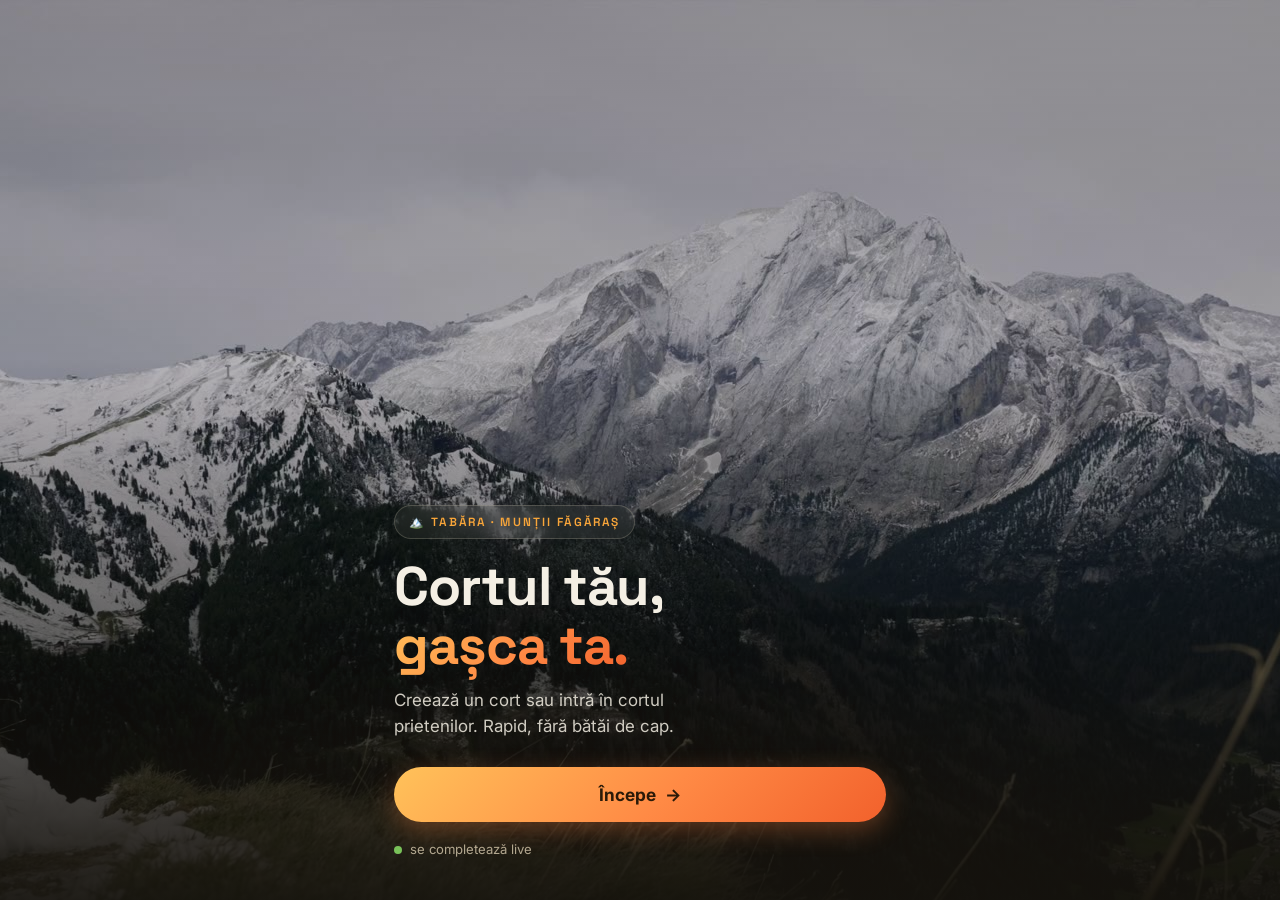
==== commit db28e68e: "Recolor: warm campfire/trail palette (drop AI-style teal/indigo/violet) Replace the teal→blue→violet" ====
--- a/index.html
+++ b/index.html
@@ -5,7 +5,7 @@
   <meta name="viewport" content="width=device-width, initial-scale=1, viewport-fit=cover" />
   <title>Corturi · Tabăra Făgăraș</title>
   <meta name="description" content="Creează un cort sau intră în cortul prietenilor — Tabăra din Munții Făgăraș." />
-  <meta name="theme-color" content="#0a0c11" />
+  <meta name="theme-color" content="#14120d" />
   <link rel="preconnect" href="https://fonts.googleapis.com" />
   <link rel="preconnect" href="https://fonts.gstatic.com" crossorigin />
   <link href="https://fonts.googleapis.com/css2?family=Space+Grotesk:wght@500;600;700&family=Inter:wght@400;500;600;700&display=swap" rel="stylesheet" />
--- a/assets/styles.css
+++ b/assets/styles.css
@@ -1,43 +1,47 @@
 /* =====================================================================
    Corturi Făgăraș — dark, modern, clean.
-   Glassmorphism + aurora, mobile-first. Space Grotesk / Inter.
+   Palette: warm "campfire / trail" — ember, amber, moss, clay on warm
+   charcoal. Deliberately NOT the teal/indigo/violet AI-gradient look.
+   Mobile-first. Space Grotesk / Inter.
    ===================================================================== */
 
 :root {
   color-scheme: dark;
 
-  /* base */
-  --bg:        #0a0c11;
-  --bg-2:      #0e1119;
-  --surface:   #141824;
-  --surface-2: #1b2130;
-  --glass:     rgba(255,255,255,.05);
-  --glass-2:   rgba(255,255,255,.08);
-  --border:    rgba(255,255,255,.09);
-  --border-2:  rgba(255,255,255,.15);
-
-  --text:      #eef1f7;
-  --text-soft: #9aa4b6;
-  --text-dim:  #616b7d;
-
-  /* accents */
-  --teal:   #2dd4bf;
-  --indigo: #7c8bff;
-  --violet: #a78bfa;
-  --grad:   linear-gradient(135deg, #2dd4bf 0%, #4d9dff 55%, #a78bfa 100%);
-  --grad-soft: linear-gradient(135deg, rgba(45,212,191,.16), rgba(167,139,250,.16));
-
-  --boys:  #4d9dff;
-  --girls: #ff7eb6;
-  --ok:    #34d399;
-  --warn:  #fbbf24;
-  --danger:#ff6b6b;
+  /* base — warm charcoal, not blue-black */
+  --bg:        #14120d;
+  --bg-2:      #191610;
+  --surface:   #201c14;
+  --surface-2: #2a251b;
+  --glass:     rgba(255,246,230,.05);
+  --glass-2:   rgba(255,246,230,.09);
+  --border:    rgba(255,240,215,.10);
+  --border-2:  rgba(255,240,215,.18);
+
+  --text:      #f4efe4;
+  --text-soft: #b3a992;
+  --text-dim:  #7c745f;
+
+  /* accents — campfire warm */
+  --ember: #ff7d45;
+  --amber: #f9a63a;
+  --moss:  #9cc561;
+  --clay:  #e58a6b;
+  --ink:   #2a1a08;            /* text on warm accents */
+  --grad:  linear-gradient(135deg, #ffc25a 0%, #ff8a45 55%, #f2612c 100%);
+  --grad-soft: linear-gradient(135deg, rgba(255,138,69,.16), rgba(249,166,58,.13));
+
+  --boys:  #9cc561;           /* moss */
+  --girls: #e58a6b;           /* clay */
+  --ok:    #79c25a;
+  --warn:  #f5b53a;
+  --danger:#e5613f;
 
   /* shape */
   --r-sm: 12px; --r-md: 16px; --r-lg: 22px; --r-xl: 30px; --r-pill: 999px;
-  --shadow: 0 12px 40px rgba(0,0,0,.45);
-  --shadow-sm: 0 4px 18px rgba(0,0,0,.35);
-  --glow: 0 0 0 1px rgba(45,212,191,.4), 0 8px 30px rgba(45,212,191,.25);
+  --shadow: 0 12px 40px rgba(0,0,0,.5);
+  --shadow-sm: 0 4px 18px rgba(0,0,0,.4);
+  --glow: 0 0 0 1px rgba(255,125,69,.45), 0 8px 30px rgba(255,125,69,.22);
 
   --maxw: 540px;
   --sans: "Inter", system-ui, -apple-system, "Segoe UI", sans-serif;
@@ -58,20 +62,20 @@
 h1, h2, h3 { font-family: var(--display); margin: 0; font-weight: 700; letter-spacing: -.02em; line-height: 1.08; }
 p { margin: 0; }
 button, input, select, textarea { font-family: inherit; font-size: 1rem; color: inherit; }
-a { color: var(--teal); text-decoration: none; }
-
-/* ---------- aurora background ---------- */
+a { color: var(--amber); text-decoration: none; }
+
+/* ---------- warm aurora background ---------- */
 .aurora { position: fixed; inset: 0; z-index: -2; overflow: hidden; background: var(--bg); }
 .aurora::before, .aurora::after {
   content: ""; position: absolute; width: 60vmax; height: 60vmax; border-radius: 50%;
-  filter: blur(90px); opacity: .5; will-change: transform;
+  filter: blur(95px); opacity: .42; will-change: transform;
 }
 .aurora::before {
-  background: radial-gradient(circle, rgba(45,212,191,.5), transparent 62%);
+  background: radial-gradient(circle, rgba(255,138,69,.5), transparent 62%);
   top: -20vmax; left: -14vmax; animation: drift1 22s ease-in-out infinite alternate;
 }
 .aurora::after {
-  background: radial-gradient(circle, rgba(124,139,255,.45), transparent 62%);
+  background: radial-gradient(circle, rgba(156,197,97,.4), transparent 62%);
   bottom: -22vmax; right: -16vmax; animation: drift2 26s ease-in-out infinite alternate;
 }
 @keyframes drift1 { to { transform: translate(18vw, 12vh) scale(1.15); } }
@@ -85,13 +89,13 @@
 }
 .landing-video {
   position: absolute; inset: 0; width: 100%; height: 100%;
-  object-fit: cover; z-index: -1; filter: saturate(1.05) contrast(1.02);
+  object-fit: cover; z-index: -1; filter: saturate(1.02) contrast(1.02);
 }
 .landing-overlay {
   position: absolute; inset: 0; z-index: 0;
   background:
-    linear-gradient(180deg, rgba(10,12,17,.35) 0%, rgba(10,12,17,.2) 40%, rgba(10,12,17,.92) 100%),
-    radial-gradient(120% 80% at 50% 120%, rgba(45,212,191,.18), transparent 60%);
+    linear-gradient(180deg, rgba(20,18,13,.32) 0%, rgba(20,18,13,.18) 40%, rgba(20,18,13,.93) 100%),
+    radial-gradient(120% 80% at 50% 120%, rgba(255,125,69,.2), transparent 60%);
 }
 .landing-content {
   position: relative; z-index: 1;
@@ -103,20 +107,17 @@
 .landing .eyebrow {
   display: inline-flex; align-items: center; gap: 8px; font-family: var(--display);
   font-size: .74rem; font-weight: 600; letter-spacing: .18em; text-transform: uppercase;
-  color: var(--teal); margin-bottom: 18px;
+  color: var(--amber); margin-bottom: 18px;
   padding: 7px 14px; border-radius: var(--r-pill);
   background: var(--glass); border: 1px solid var(--border-2); backdrop-filter: blur(10px);
 }
 .landing h1 { font-size: clamp(2.4rem, 11vw, 3.4rem); font-weight: 700; }
 .landing h1 .accent { background: var(--grad); -webkit-background-clip: text; background-clip: text; color: transparent; }
-.landing-content > p { color: rgba(238,241,247,.82); font-size: 1.06rem; margin-top: 14px; max-width: 30ch; }
+.landing-content > p { color: rgba(244,239,228,.84); font-size: 1.06rem; margin-top: 14px; max-width: 30ch; }
 .landing .btn { margin-top: 28px; }
-.landing-foot {
-  margin-top: 18px; font-size: .82rem; color: var(--text-soft);
-  display: flex; align-items: center; gap: 8px;
-}
-.pulse-dot { width: 8px; height: 8px; border-radius: 50%; background: var(--ok); box-shadow: 0 0 0 0 rgba(52,211,153,.7); animation: pulse 2s infinite; }
-@keyframes pulse { 0%{box-shadow:0 0 0 0 rgba(52,211,153,.6);} 70%{box-shadow:0 0 0 9px rgba(52,211,153,0);} 100%{box-shadow:0 0 0 0 rgba(52,211,153,0);} }
+.landing-foot { margin-top: 18px; font-size: .82rem; color: var(--text-soft); display: flex; align-items: center; gap: 8px; }
+.pulse-dot { width: 8px; height: 8px; border-radius: 50%; background: var(--ok); box-shadow: 0 0 0 0 rgba(121,194,90,.7); animation: pulse 2s infinite; }
+@keyframes pulse { 0%{box-shadow:0 0 0 0 rgba(121,194,90,.6);} 70%{box-shadow:0 0 0 9px rgba(121,194,90,0);} 100%{box-shadow:0 0 0 0 rgba(121,194,90,0);} }
 
 /* ---------- App shell ---------- */
 .app { max-width: var(--maxw); margin: 0 auto; padding: 0 18px 120px; }
@@ -129,7 +130,7 @@
 }
 .brand-badge {
   width: 40px; height: 40px; border-radius: 12px; flex: none;
-  display: grid; place-items: center; font-size: 20px; color: #06121f;
+  display: grid; place-items: center; font-size: 20px; color: var(--ink);
   background: var(--grad); box-shadow: var(--shadow-sm);
 }
 .brand-title { font-family: var(--display); font-weight: 700; font-size: 1.05rem; }
@@ -146,7 +147,7 @@
 }
 .back:hover { color: var(--text); border-color: var(--border-2); }
 .back:active { transform: scale(.97); }
-.eyebrow-sm { font-family: var(--display); font-size: .72rem; font-weight: 600; letter-spacing: .14em; text-transform: uppercase; color: var(--teal); }
+.eyebrow-sm { font-family: var(--display); font-size: .72rem; font-weight: 600; letter-spacing: .14em; text-transform: uppercase; color: var(--amber); }
 .screen-head h1 { font-size: 1.72rem; margin-top: 8px; }
 .screen-head p { color: var(--text-soft); margin-top: 8px; }
 
@@ -159,15 +160,15 @@
 }
 .btn:active { transform: translateY(1px) scale(.99); }
 .btn:disabled { opacity: .45; cursor: not-allowed; }
-.btn-primary { color: #04121a; background: var(--grad); box-shadow: 0 8px 26px rgba(45,212,191,.3); font-weight: 700; }
-.btn-primary:not(:disabled):hover { box-shadow: 0 10px 34px rgba(77,157,255,.42); }
+.btn-primary { color: var(--ink); background: var(--grad); box-shadow: 0 8px 26px rgba(255,138,69,.32); font-weight: 700; }
+.btn-primary:not(:disabled):hover { box-shadow: 0 10px 34px rgba(242,97,44,.44); }
 .btn-lg { padding: 17px 26px; font-size: 1.08rem; }
 .btn-glass { background: var(--glass); border: 1px solid var(--border-2); color: var(--text); backdrop-filter: blur(10px); }
 .btn-glass:hover { background: var(--glass-2); border-color: var(--border-2); }
 .btn-ghost { background: transparent; color: var(--text-soft); }
 .btn-ghost:hover { color: var(--text); background: var(--glass); }
-.btn-outline { background: transparent; color: var(--teal); box-shadow: inset 0 0 0 1.5px rgba(45,212,191,.5); }
-.btn-danger { background: transparent; color: var(--danger); box-shadow: inset 0 0 0 1.5px rgba(255,107,107,.5); }
+.btn-outline { background: transparent; color: var(--amber); box-shadow: inset 0 0 0 1.5px rgba(249,166,58,.5); }
+.btn-danger { background: transparent; color: var(--danger); box-shadow: inset 0 0 0 1.5px rgba(229,97,63,.5); }
 .btn-sm { padding: 9px 15px; font-size: .9rem; }
 .btn-block { width: 100%; }
 
@@ -187,13 +188,13 @@
 .field label { display: block; font-weight: 600; font-size: .88rem; margin: 0 2px 7px; color: var(--text-soft); }
 .input, .select, textarea.input {
   width: 100%; padding: 14px 15px; border-radius: var(--r-md);
-  background: rgba(255,255,255,.04); color: var(--text);
+  background: rgba(255,246,230,.04); color: var(--text);
   border: 1.5px solid var(--border); transition: border-color .16s, box-shadow .16s, background .16s;
 }
 .input::placeholder, textarea.input::placeholder { color: var(--text-dim); }
 .input:focus, .select:focus, textarea.input:focus {
-  outline: none; border-color: var(--teal); background: rgba(45,212,191,.05);
-  box-shadow: 0 0 0 4px rgba(45,212,191,.14);
+  outline: none; border-color: var(--ember); background: rgba(255,138,69,.05);
+  box-shadow: 0 0 0 4px rgba(255,138,69,.15);
 }
 .search { position: relative; }
 .search .input { padding-left: 44px; }
@@ -207,22 +208,22 @@
 .avatar {
   --sz: 40px; width: var(--sz); height: var(--sz); border-radius: 13px;
   display: grid; place-items: center; font-weight: 700; font-size: calc(var(--sz)*.36);
-  color: #fff; flex: none; font-family: var(--display);
+  color: #1c1206; flex: none; font-family: var(--display);
 }
 .avatar.sm { --sz: 30px; border-radius: 10px; }
 .avatar.lg { --sz: 54px; border-radius: 16px; }
 .avatar.round { border-radius: 50%; }
-.avatar.empty { background: rgba(255,255,255,.05) !important; color: var(--text-dim); border: 1.5px dashed var(--border-2); }
+.avatar.empty { background: rgba(255,246,230,.05) !important; color: var(--text-dim); border: 1.5px dashed var(--border-2); }
 .avatar-stack { display: flex; }
 .avatar-stack .avatar { margin-left: -12px; box-shadow: 0 0 0 3px var(--bg-2); border-radius: 50%; }
 .avatar-stack .avatar:first-child { margin-left: 0; }
 
 .chip { display: inline-flex; align-items: center; gap: 8px; padding: 6px 13px 6px 6px; border-radius: var(--r-pill); background: var(--glass); border: 1px solid var(--border); font-weight: 600; font-size: .9rem; }
 .badge { display: inline-flex; align-items: center; gap: 5px; font-size: .72rem; font-weight: 600; padding: 4px 10px; border-radius: var(--r-pill); }
-.badge-boys  { background: rgba(77,157,255,.15); color: #86bcff; }
-.badge-girls { background: rgba(255,126,182,.15); color: #ff9ec9; }
-.badge-you   { background: rgba(45,212,191,.16); color: var(--teal); }
-.badge-full  { background: rgba(255,255,255,.06); color: var(--text-dim); }
+.badge-boys  { background: rgba(156,197,97,.16); color: #bcd98a; }
+.badge-girls { background: rgba(229,138,107,.16); color: #f0a98f; }
+.badge-you   { background: rgba(255,138,69,.16); color: var(--ember); }
+.badge-full  { background: rgba(255,246,230,.06); color: var(--text-dim); }
 .badge-soft  { background: var(--glass); color: var(--text-soft); }
 
 /* ---------- Person row ---------- */
@@ -235,16 +236,16 @@
 }
 .person:hover { border-color: var(--border-2); background: var(--glass-2); }
 .person:active { transform: scale(.99); }
-.person.selected { border-color: var(--teal); background: rgba(45,212,191,.08); }
+.person.selected { border-color: var(--ember); background: rgba(255,138,69,.08); }
 .person.disabled { opacity: .4; pointer-events: none; }
 .person .who { flex: 1; min-width: 0; }
 .person .name { display: block; font-weight: 600; white-space: nowrap; overflow: hidden; text-overflow: ellipsis; }
 .person .meta { display: block; font-size: .8rem; color: var(--text-soft); }
 .person .check {
   width: 26px; height: 26px; border-radius: 9px; flex: none; display: grid; place-items: center;
-  border: 2px solid var(--border-2); color: #04121a; transition: background .15s, border-color .15s;
-}
-.person.selected .check { background: var(--teal); border-color: var(--teal); }
+  border: 2px solid var(--border-2); color: var(--ink); transition: background .15s, border-color .15s;
+}
+.person.selected .check { background: var(--ember); border-color: var(--ember); }
 .person .check::after { content: "✓"; font-size: .85rem; font-weight: 800; opacity: 0; }
 .person.selected .check::after { opacity: 1; }
 .person .chev { color: var(--text-dim); font-size: 1.3rem; }
@@ -261,7 +262,7 @@
 .cort:hover::before { opacity: 1; }
 .cort.full { opacity: .6; cursor: default; }
 .cort.full:hover { transform: none; box-shadow: var(--shadow-sm); }
-.cort.mine { border-color: rgba(45,212,191,.5); box-shadow: var(--glow); }
+.cort.mine { border-color: rgba(255,138,69,.5); box-shadow: var(--glow); }
 .cort > * { position: relative; }
 .cort .row { display: flex; align-items: center; gap: 12px; }
 .cort .cort-emoji {
@@ -274,11 +275,11 @@
 
 /* capacity meter */
 .meter { display: flex; gap: 5px; }
-.meter .pip { flex: 1; height: 8px; border-radius: var(--r-pill); background: rgba(255,255,255,.08); overflow: hidden; }
-.meter .pip.on { background: var(--grad); box-shadow: 0 0 10px rgba(45,212,191,.4); }
-.meter .pip.you { background: linear-gradient(135deg, var(--teal), #6ee7d8); }
+.meter .pip { flex: 1; height: 8px; border-radius: var(--r-pill); background: rgba(255,246,230,.08); overflow: hidden; }
+.meter .pip.on { background: var(--grad); box-shadow: 0 0 10px rgba(255,138,69,.35); }
+.meter .pip.you { background: linear-gradient(135deg, var(--ember), #ffc25a); }
 .capline { display: flex; align-items: center; justify-content: space-between; font-size: .82rem; }
-.capline .free { font-weight: 700; color: var(--teal); }
+.capline .free { font-weight: 700; color: var(--amber); }
 .capline .free.none { color: var(--text-dim); }
 .occupants { display: flex; align-items: center; gap: 9px; flex-wrap: wrap; }
 .occupants .none { font-size: .84rem; color: var(--text-dim); font-style: italic; }
@@ -290,7 +291,7 @@
   cursor: pointer; text-align: center; transition: border-color .14s, background .14s, transform .08s; color: var(--text);
 }
 .cap-opt:active { transform: scale(.96); }
-.cap-opt.active { border-color: var(--teal); background: rgba(45,212,191,.1); }
+.cap-opt.active { border-color: var(--ember); background: rgba(255,138,69,.1); }
 .cap-opt .n { display: block; font-family: var(--display); font-weight: 700; font-size: 1.4rem; }
 .cap-opt .l { display: block; font-size: .68rem; color: var(--text-soft); margin-top: 2px; }
 
@@ -298,12 +299,12 @@
 .create-tile {
   display: flex; align-items: center; gap: 14px; width: 100%; text-align: left; cursor: pointer;
   padding: 16px; border-radius: var(--r-lg); color: var(--text);
-  background: var(--grad-soft); border: 1.5px dashed rgba(45,212,191,.4);
+  background: var(--grad-soft); border: 1.5px dashed rgba(255,138,69,.4);
   transition: border-color .16s, transform .08s, box-shadow .2s;
 }
-.create-tile:hover { border-color: var(--teal); box-shadow: var(--glow); }
+.create-tile:hover { border-color: var(--ember); box-shadow: var(--glow); }
 .create-tile:active { transform: scale(.99); }
-.create-tile .plus { width: 46px; height: 46px; border-radius: 14px; flex: none; display: grid; place-items: center; font-size: 24px; color: #04121a; background: var(--grad); }
+.create-tile .plus { width: 46px; height: 46px; border-radius: 14px; flex: none; display: grid; place-items: center; font-size: 24px; color: var(--ink); background: var(--grad); }
 .create-tile .ct-title { display: block; font-family: var(--display); font-weight: 700; font-size: 1.05rem; }
 .create-tile .ct-sub { display: block; font-size: .82rem; color: var(--text-soft); margin-top: 2px; }
 
@@ -316,11 +317,11 @@
   animation: toast-in .3s cubic-bezier(.2,.9,.3,1.2);
 }
 .toast .bar { width: 4px; align-self: stretch; border-radius: 4px; }
-.toast.ok .bar { background: var(--ok); } .toast.err .bar { background: var(--danger); } .toast.info .bar { background: var(--teal); }
+.toast.ok .bar { background: var(--ok); } .toast.err .bar { background: var(--danger); } .toast.info .bar { background: var(--ember); }
 @keyframes toast-in { from { transform: translateY(16px); opacity: 0; } to { transform: none; opacity: 1; } }
 
 /* ---------- Sheet / modal ---------- */
-.overlay { position: fixed; inset: 0; z-index: 50; background: rgba(4,6,10,.62); display: flex; align-items: flex-end; justify-content: center; animation: fadein .2s; backdrop-filter: blur(6px); }
+.overlay { position: fixed; inset: 0; z-index: 50; background: rgba(8,6,3,.64); display: flex; align-items: flex-end; justify-content: center; animation: fadein .2s; backdrop-filter: blur(6px); }
 .sheet {
   background: var(--surface); width: 100%; max-width: var(--maxw); border: 1px solid var(--border-2); border-bottom: none;
   border-radius: var(--r-xl) var(--r-xl) 0 0; padding: 8px 20px calc(22px + env(safe-area-inset-bottom));
@@ -335,7 +336,7 @@
 .confirm-hero { text-align: center; padding: 24px 10px 6px; }
 .confirm-mark {
   width: 76px; height: 76px; border-radius: 24px; margin: 0 auto 16px; display: grid; place-items: center;
-  font-size: 34px; color: #04121a; background: var(--grad); box-shadow: 0 12px 34px rgba(45,212,191,.4);
+  font-size: 34px; color: var(--ink); background: var(--grad); box-shadow: 0 12px 34px rgba(255,138,69,.4);
   animation: mark-pop .5s cubic-bezier(.2,.9,.3,1.5);
 }
 @keyframes mark-pop { 0% { transform: scale(.4) rotate(-12deg); opacity: 0; } 100% { transform: none; opacity: 1; } }
@@ -344,8 +345,8 @@
 .empty { text-align: center; color: var(--text-soft); padding: 36px 20px; }
 .empty .ico { font-size: 42px; opacity: .6; }
 .empty p { margin-top: 10px; }
-.notice { display: flex; gap: 11px; padding: 13px 15px; border-radius: var(--r-md); background: rgba(45,212,191,.08); border: 1px solid rgba(45,212,191,.22); color: #b7f3e9; font-size: .9rem; font-weight: 500; }
-.notice.warn { background: rgba(251,191,36,.08); border-color: rgba(251,191,36,.25); color: #fcd77a; }
+.notice { display: flex; gap: 11px; padding: 13px 15px; border-radius: var(--r-md); background: rgba(255,138,69,.09); border: 1px solid rgba(255,138,69,.22); color: #ffd0ac; font-size: .9rem; font-weight: 500; }
+.notice.warn { background: rgba(245,181,58,.09); border-color: rgba(245,181,58,.26); color: #f8d283; }
 .row-between { display: flex; align-items: center; justify-content: space-between; gap: 10px; }
 .muted { color: var(--text-soft); }
 .center { text-align: center; }
@@ -353,7 +354,7 @@
 .mt { margin-top: 14px; } .mt-lg { margin-top: 22px; }
 .hidden { display: none !important; }
 .divider { height: 1px; background: var(--border); margin: 16px 0; }
-.count-pill { display: inline-grid; place-items: center; min-width: 20px; height: 20px; padding: 0 6px; border-radius: var(--r-pill); background: var(--teal); color: #04121a; font-size: .72rem; font-weight: 700; }
+.count-pill { display: inline-grid; place-items: center; min-width: 20px; height: 20px; padding: 0 6px; border-radius: var(--r-pill); background: var(--amber); color: var(--ink); font-size: .72rem; font-weight: 700; }
 .grid { display: grid; gap: 12px; }
 .stat { background: var(--glass); border: 1px solid var(--border); border-radius: var(--r-md); padding: 14px 8px; text-align: center; }
 .stat .big { font-family: var(--display); font-size: 1.5rem; font-weight: 700; background: var(--grad); -webkit-background-clip: text; background-clip: text; color: transparent; }
@@ -363,7 +364,7 @@
 .tabs { display: flex; gap: 4px; background: var(--glass); border: 1px solid var(--border); padding: 5px; border-radius: var(--r-pill); position: sticky; top: 66px; z-index: 15; overflow-x: auto; backdrop-filter: blur(10px); }
 .tabs::-webkit-scrollbar { display: none; }
 .tab { flex: 1; white-space: nowrap; border: none; background: transparent; cursor: pointer; padding: 9px 12px; border-radius: var(--r-pill); font-weight: 600; font-size: .88rem; color: var(--text-soft); transition: background .16s, color .16s; }
-.tab.active { background: var(--grad); color: #04121a; }
+.tab.active { background: var(--grad); color: var(--ink); }
 
 /* ---------- Animations ---------- */
 .fade-in { animation: fadein .35s ease both; }
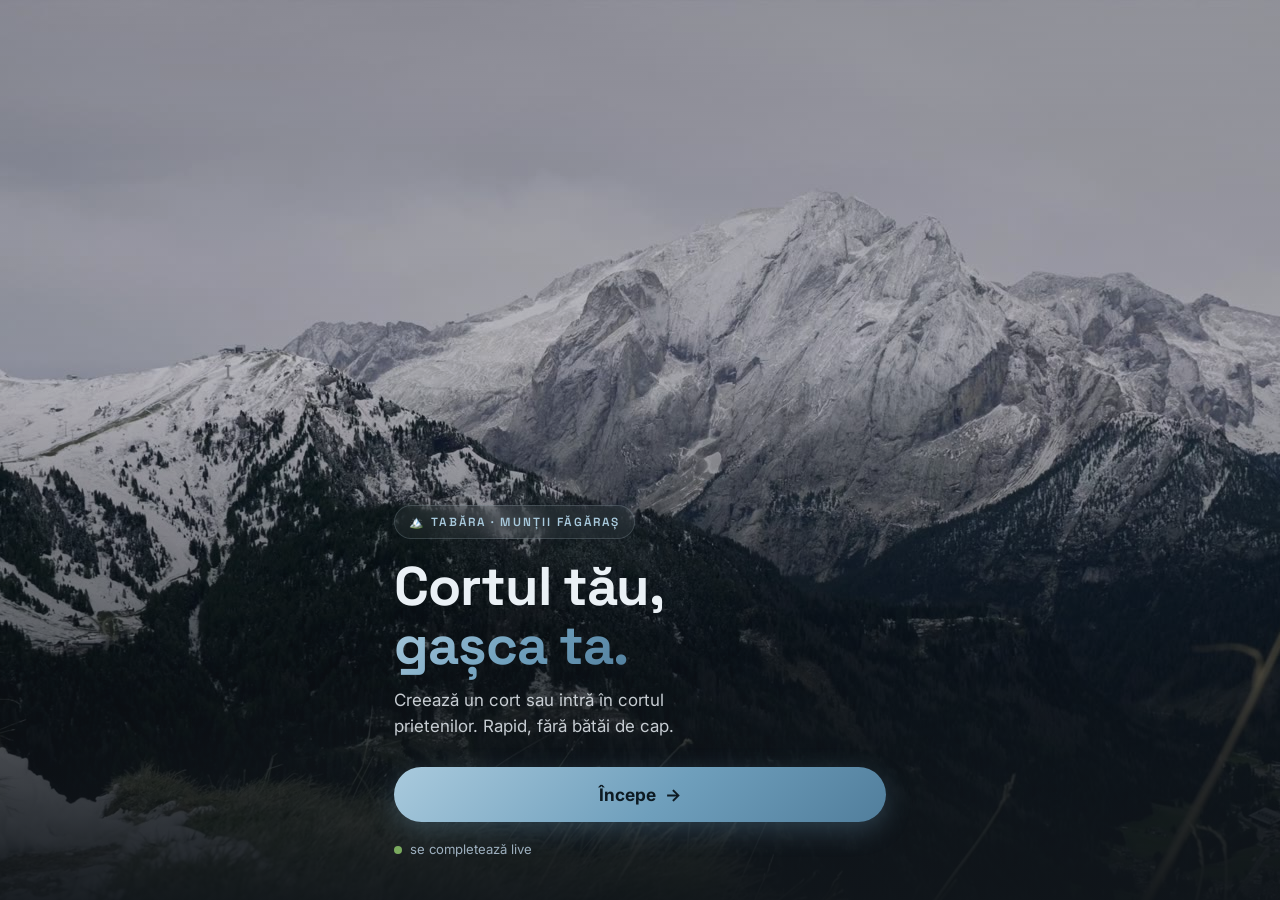
==== commit 0335431d: "Recolor to cool alpine palette to match the mountain hero Shift from warm ember to a desaturated gla" ====
--- a/index.html
+++ b/index.html
@@ -5,7 +5,7 @@
   <meta name="viewport" content="width=device-width, initial-scale=1, viewport-fit=cover" />
   <title>Corturi · Tabăra Făgăraș</title>
   <meta name="description" content="Creează un cort sau intră în cortul prietenilor — Tabăra din Munții Făgăraș." />
-  <meta name="theme-color" content="#14120d" />
+  <meta name="theme-color" content="#10151a" />
   <link rel="preconnect" href="https://fonts.googleapis.com" />
   <link rel="preconnect" href="https://fonts.gstatic.com" crossorigin />
   <link href="https://fonts.googleapis.com/css2?family=Space+Grotesk:wght@500;600;700&family=Inter:wght@400;500;600;700&display=swap" rel="stylesheet" />
--- a/assets/styles.css
+++ b/assets/styles.css
@@ -1,47 +1,48 @@
 /* =====================================================================
    Corturi Făgăraș — dark, modern, clean.
-   Palette: warm "campfire / trail" — ember, amber, moss, clay on warm
-   charcoal. Deliberately NOT the teal/indigo/violet AI-gradient look.
+   Palette: cool alpine — slate / stone / glacier-blue / sage, tuned to
+   sit with the grey Făgăraș mountain photo. Desaturated on purpose, so
+   it reads as a real alpine brand, not the teal/indigo/violet AI look.
    Mobile-first. Space Grotesk / Inter.
    ===================================================================== */
 
 :root {
   color-scheme: dark;
 
-  /* base — warm charcoal, not blue-black */
-  --bg:        #14120d;
-  --bg-2:      #191610;
-  --surface:   #201c14;
-  --surface-2: #2a251b;
-  --glass:     rgba(255,246,230,.05);
-  --glass-2:   rgba(255,246,230,.09);
-  --border:    rgba(255,240,215,.10);
-  --border-2:  rgba(255,240,215,.18);
-
-  --text:      #f4efe4;
-  --text-soft: #b3a992;
-  --text-dim:  #7c745f;
-
-  /* accents — campfire warm */
-  --ember: #ff7d45;
-  --amber: #f9a63a;
-  --moss:  #9cc561;
-  --clay:  #e58a6b;
-  --ink:   #2a1a08;            /* text on warm accents */
-  --grad:  linear-gradient(135deg, #ffc25a 0%, #ff8a45 55%, #f2612c 100%);
-  --grad-soft: linear-gradient(135deg, rgba(255,138,69,.16), rgba(249,166,58,.13));
-
-  --boys:  #9cc561;           /* moss */
-  --girls: #e58a6b;           /* clay */
-  --ok:    #79c25a;
-  --warn:  #f5b53a;
-  --danger:#e5613f;
+  /* base — cool slate stone */
+  --bg:        #10151a;
+  --bg-2:      #151b21;
+  --surface:   #1b232b;
+  --surface-2: #27323d;
+  --glass:     rgba(210,224,236,.05);
+  --glass-2:   rgba(210,224,236,.09);
+  --border:    rgba(200,218,234,.10);
+  --border-2:  rgba(200,218,234,.18);
+
+  --text:      #eaf0f5;   /* snow */
+  --text-soft: #9fb1c0;   /* cool grey */
+  --text-dim:  #68798b;
+
+  /* accents — glacier & alpine meadow */
+  --glacier: #6f9fbc;     /* primary */
+  --ice:     #a9cadd;     /* light highlight */
+  --sage:    #94a86b;     /* meadow / boys / live */
+  --clay:    #cf8f86;     /* girls */
+  --ink:     #0d1a22;     /* text on light accents */
+  --grad:    linear-gradient(135deg, #a9cadd 0%, #6f9fbc 55%, #517e9c 100%);
+  --grad-soft: linear-gradient(135deg, rgba(111,159,188,.16), rgba(169,202,221,.11));
+
+  --boys:  #94a86b;
+  --girls: #cf8f86;
+  --ok:    #7bab5f;
+  --warn:  #e0b45a;
+  --danger:#d1705a;
 
   /* shape */
   --r-sm: 12px; --r-md: 16px; --r-lg: 22px; --r-xl: 30px; --r-pill: 999px;
   --shadow: 0 12px 40px rgba(0,0,0,.5);
   --shadow-sm: 0 4px 18px rgba(0,0,0,.4);
-  --glow: 0 0 0 1px rgba(255,125,69,.45), 0 8px 30px rgba(255,125,69,.22);
+  --glow: 0 0 0 1px rgba(111,159,188,.45), 0 8px 30px rgba(111,159,188,.22);
 
   --maxw: 540px;
   --sans: "Inter", system-ui, -apple-system, "Segoe UI", sans-serif;
@@ -62,20 +63,20 @@
 h1, h2, h3 { font-family: var(--display); margin: 0; font-weight: 700; letter-spacing: -.02em; line-height: 1.08; }
 p { margin: 0; }
 button, input, select, textarea { font-family: inherit; font-size: 1rem; color: inherit; }
-a { color: var(--amber); text-decoration: none; }
-
-/* ---------- warm aurora background ---------- */
+a { color: var(--ice); text-decoration: none; }
+
+/* ---------- alpine aurora background ---------- */
 .aurora { position: fixed; inset: 0; z-index: -2; overflow: hidden; background: var(--bg); }
 .aurora::before, .aurora::after {
   content: ""; position: absolute; width: 60vmax; height: 60vmax; border-radius: 50%;
-  filter: blur(95px); opacity: .42; will-change: transform;
+  filter: blur(95px); opacity: .4; will-change: transform;
 }
 .aurora::before {
-  background: radial-gradient(circle, rgba(255,138,69,.5), transparent 62%);
+  background: radial-gradient(circle, rgba(111,159,188,.45), transparent 62%);
   top: -20vmax; left: -14vmax; animation: drift1 22s ease-in-out infinite alternate;
 }
 .aurora::after {
-  background: radial-gradient(circle, rgba(156,197,97,.4), transparent 62%);
+  background: radial-gradient(circle, rgba(148,168,107,.32), transparent 62%);
   bottom: -22vmax; right: -16vmax; animation: drift2 26s ease-in-out infinite alternate;
 }
 @keyframes drift1 { to { transform: translate(18vw, 12vh) scale(1.15); } }
@@ -94,8 +95,8 @@
 .landing-overlay {
   position: absolute; inset: 0; z-index: 0;
   background:
-    linear-gradient(180deg, rgba(20,18,13,.32) 0%, rgba(20,18,13,.18) 40%, rgba(20,18,13,.93) 100%),
-    radial-gradient(120% 80% at 50% 120%, rgba(255,125,69,.2), transparent 60%);
+    linear-gradient(180deg, rgba(16,21,26,.3) 0%, rgba(16,21,26,.16) 40%, rgba(16,21,26,.94) 100%),
+    radial-gradient(120% 80% at 50% 120%, rgba(111,159,188,.22), transparent 60%);
 }
 .landing-content {
   position: relative; z-index: 1;
@@ -107,17 +108,17 @@
 .landing .eyebrow {
   display: inline-flex; align-items: center; gap: 8px; font-family: var(--display);
   font-size: .74rem; font-weight: 600; letter-spacing: .18em; text-transform: uppercase;
-  color: var(--amber); margin-bottom: 18px;
+  color: var(--ice); margin-bottom: 18px;
   padding: 7px 14px; border-radius: var(--r-pill);
   background: var(--glass); border: 1px solid var(--border-2); backdrop-filter: blur(10px);
 }
 .landing h1 { font-size: clamp(2.4rem, 11vw, 3.4rem); font-weight: 700; }
 .landing h1 .accent { background: var(--grad); -webkit-background-clip: text; background-clip: text; color: transparent; }
-.landing-content > p { color: rgba(244,239,228,.84); font-size: 1.06rem; margin-top: 14px; max-width: 30ch; }
+.landing-content > p { color: rgba(234,240,245,.84); font-size: 1.06rem; margin-top: 14px; max-width: 30ch; }
 .landing .btn { margin-top: 28px; }
 .landing-foot { margin-top: 18px; font-size: .82rem; color: var(--text-soft); display: flex; align-items: center; gap: 8px; }
-.pulse-dot { width: 8px; height: 8px; border-radius: 50%; background: var(--ok); box-shadow: 0 0 0 0 rgba(121,194,90,.7); animation: pulse 2s infinite; }
-@keyframes pulse { 0%{box-shadow:0 0 0 0 rgba(121,194,90,.6);} 70%{box-shadow:0 0 0 9px rgba(121,194,90,0);} 100%{box-shadow:0 0 0 0 rgba(121,194,90,0);} }
+.pulse-dot { width: 8px; height: 8px; border-radius: 50%; background: var(--ok); box-shadow: 0 0 0 0 rgba(123,171,95,.7); animation: pulse 2s infinite; }
+@keyframes pulse { 0%{box-shadow:0 0 0 0 rgba(123,171,95,.6);} 70%{box-shadow:0 0 0 9px rgba(123,171,95,0);} 100%{box-shadow:0 0 0 0 rgba(123,171,95,0);} }
 
 /* ---------- App shell ---------- */
 .app { max-width: var(--maxw); margin: 0 auto; padding: 0 18px 120px; }
@@ -147,7 +148,7 @@
 }
 .back:hover { color: var(--text); border-color: var(--border-2); }
 .back:active { transform: scale(.97); }
-.eyebrow-sm { font-family: var(--display); font-size: .72rem; font-weight: 600; letter-spacing: .14em; text-transform: uppercase; color: var(--amber); }
+.eyebrow-sm { font-family: var(--display); font-size: .72rem; font-weight: 600; letter-spacing: .14em; text-transform: uppercase; color: var(--ice); }
 .screen-head h1 { font-size: 1.72rem; margin-top: 8px; }
 .screen-head p { color: var(--text-soft); margin-top: 8px; }
 
@@ -160,15 +161,15 @@
 }
 .btn:active { transform: translateY(1px) scale(.99); }
 .btn:disabled { opacity: .45; cursor: not-allowed; }
-.btn-primary { color: var(--ink); background: var(--grad); box-shadow: 0 8px 26px rgba(255,138,69,.32); font-weight: 700; }
-.btn-primary:not(:disabled):hover { box-shadow: 0 10px 34px rgba(242,97,44,.44); }
+.btn-primary { color: var(--ink); background: var(--grad); box-shadow: 0 8px 26px rgba(111,159,188,.3); font-weight: 700; }
+.btn-primary:not(:disabled):hover { box-shadow: 0 10px 34px rgba(81,126,156,.44); }
 .btn-lg { padding: 17px 26px; font-size: 1.08rem; }
 .btn-glass { background: var(--glass); border: 1px solid var(--border-2); color: var(--text); backdrop-filter: blur(10px); }
 .btn-glass:hover { background: var(--glass-2); border-color: var(--border-2); }
 .btn-ghost { background: transparent; color: var(--text-soft); }
 .btn-ghost:hover { color: var(--text); background: var(--glass); }
-.btn-outline { background: transparent; color: var(--amber); box-shadow: inset 0 0 0 1.5px rgba(249,166,58,.5); }
-.btn-danger { background: transparent; color: var(--danger); box-shadow: inset 0 0 0 1.5px rgba(229,97,63,.5); }
+.btn-outline { background: transparent; color: var(--ice); box-shadow: inset 0 0 0 1.5px rgba(111,159,188,.55); }
+.btn-danger { background: transparent; color: var(--danger); box-shadow: inset 0 0 0 1.5px rgba(209,112,90,.5); }
 .btn-sm { padding: 9px 15px; font-size: .9rem; }
 .btn-block { width: 100%; }
 
@@ -188,13 +189,13 @@
 .field label { display: block; font-weight: 600; font-size: .88rem; margin: 0 2px 7px; color: var(--text-soft); }
 .input, .select, textarea.input {
   width: 100%; padding: 14px 15px; border-radius: var(--r-md);
-  background: rgba(255,246,230,.04); color: var(--text);
+  background: rgba(210,224,236,.04); color: var(--text);
   border: 1.5px solid var(--border); transition: border-color .16s, box-shadow .16s, background .16s;
 }
 .input::placeholder, textarea.input::placeholder { color: var(--text-dim); }
 .input:focus, .select:focus, textarea.input:focus {
-  outline: none; border-color: var(--ember); background: rgba(255,138,69,.05);
-  box-shadow: 0 0 0 4px rgba(255,138,69,.15);
+  outline: none; border-color: var(--glacier); background: rgba(111,159,188,.06);
+  box-shadow: 0 0 0 4px rgba(111,159,188,.15);
 }
 .search { position: relative; }
 .search .input { padding-left: 44px; }
@@ -208,22 +209,22 @@
 .avatar {
   --sz: 40px; width: var(--sz); height: var(--sz); border-radius: 13px;
   display: grid; place-items: center; font-weight: 700; font-size: calc(var(--sz)*.36);
-  color: #1c1206; flex: none; font-family: var(--display);
+  color: #0e161c; flex: none; font-family: var(--display);
 }
 .avatar.sm { --sz: 30px; border-radius: 10px; }
 .avatar.lg { --sz: 54px; border-radius: 16px; }
 .avatar.round { border-radius: 50%; }
-.avatar.empty { background: rgba(255,246,230,.05) !important; color: var(--text-dim); border: 1.5px dashed var(--border-2); }
+.avatar.empty { background: rgba(210,224,236,.05) !important; color: var(--text-dim); border: 1.5px dashed var(--border-2); }
 .avatar-stack { display: flex; }
 .avatar-stack .avatar { margin-left: -12px; box-shadow: 0 0 0 3px var(--bg-2); border-radius: 50%; }
 .avatar-stack .avatar:first-child { margin-left: 0; }
 
 .chip { display: inline-flex; align-items: center; gap: 8px; padding: 6px 13px 6px 6px; border-radius: var(--r-pill); background: var(--glass); border: 1px solid var(--border); font-weight: 600; font-size: .9rem; }
 .badge { display: inline-flex; align-items: center; gap: 5px; font-size: .72rem; font-weight: 600; padding: 4px 10px; border-radius: var(--r-pill); }
-.badge-boys  { background: rgba(156,197,97,.16); color: #bcd98a; }
-.badge-girls { background: rgba(229,138,107,.16); color: #f0a98f; }
-.badge-you   { background: rgba(255,138,69,.16); color: var(--ember); }
-.badge-full  { background: rgba(255,246,230,.06); color: var(--text-dim); }
+.badge-boys  { background: rgba(148,168,107,.16); color: #bcd09b; }
+.badge-girls { background: rgba(207,143,134,.16); color: #e6a99f; }
+.badge-you   { background: rgba(111,159,188,.16); color: var(--ice); }
+.badge-full  { background: rgba(210,224,236,.06); color: var(--text-dim); }
 .badge-soft  { background: var(--glass); color: var(--text-soft); }
 
 /* ---------- Person row ---------- */
@@ -236,7 +237,7 @@
 }
 .person:hover { border-color: var(--border-2); background: var(--glass-2); }
 .person:active { transform: scale(.99); }
-.person.selected { border-color: var(--ember); background: rgba(255,138,69,.08); }
+.person.selected { border-color: var(--glacier); background: rgba(111,159,188,.09); }
 .person.disabled { opacity: .4; pointer-events: none; }
 .person .who { flex: 1; min-width: 0; }
 .person .name { display: block; font-weight: 600; white-space: nowrap; overflow: hidden; text-overflow: ellipsis; }
@@ -245,7 +246,7 @@
   width: 26px; height: 26px; border-radius: 9px; flex: none; display: grid; place-items: center;
   border: 2px solid var(--border-2); color: var(--ink); transition: background .15s, border-color .15s;
 }
-.person.selected .check { background: var(--ember); border-color: var(--ember); }
+.person.selected .check { background: var(--glacier); border-color: var(--glacier); }
 .person .check::after { content: "✓"; font-size: .85rem; font-weight: 800; opacity: 0; }
 .person.selected .check::after { opacity: 1; }
 .person .chev { color: var(--text-dim); font-size: 1.3rem; }
@@ -262,7 +263,7 @@
 .cort:hover::before { opacity: 1; }
 .cort.full { opacity: .6; cursor: default; }
 .cort.full:hover { transform: none; box-shadow: var(--shadow-sm); }
-.cort.mine { border-color: rgba(255,138,69,.5); box-shadow: var(--glow); }
+.cort.mine { border-color: rgba(111,159,188,.5); box-shadow: var(--glow); }
 .cort > * { position: relative; }
 .cort .row { display: flex; align-items: center; gap: 12px; }
 .cort .cort-emoji {
@@ -275,11 +276,11 @@
 
 /* capacity meter */
 .meter { display: flex; gap: 5px; }
-.meter .pip { flex: 1; height: 8px; border-radius: var(--r-pill); background: rgba(255,246,230,.08); overflow: hidden; }
-.meter .pip.on { background: var(--grad); box-shadow: 0 0 10px rgba(255,138,69,.35); }
-.meter .pip.you { background: linear-gradient(135deg, var(--ember), #ffc25a); }
+.meter .pip { flex: 1; height: 8px; border-radius: var(--r-pill); background: rgba(210,224,236,.08); overflow: hidden; }
+.meter .pip.on { background: var(--grad); box-shadow: 0 0 10px rgba(111,159,188,.35); }
+.meter .pip.you { background: linear-gradient(135deg, var(--glacier), var(--ice)); }
 .capline { display: flex; align-items: center; justify-content: space-between; font-size: .82rem; }
-.capline .free { font-weight: 700; color: var(--amber); }
+.capline .free { font-weight: 700; color: var(--ice); }
 .capline .free.none { color: var(--text-dim); }
 .occupants { display: flex; align-items: center; gap: 9px; flex-wrap: wrap; }
 .occupants .none { font-size: .84rem; color: var(--text-dim); font-style: italic; }
@@ -291,7 +292,7 @@
   cursor: pointer; text-align: center; transition: border-color .14s, background .14s, transform .08s; color: var(--text);
 }
 .cap-opt:active { transform: scale(.96); }
-.cap-opt.active { border-color: var(--ember); background: rgba(255,138,69,.1); }
+.cap-opt.active { border-color: var(--glacier); background: rgba(111,159,188,.12); }
 .cap-opt .n { display: block; font-family: var(--display); font-weight: 700; font-size: 1.4rem; }
 .cap-opt .l { display: block; font-size: .68rem; color: var(--text-soft); margin-top: 2px; }
 
@@ -299,10 +300,10 @@
 .create-tile {
   display: flex; align-items: center; gap: 14px; width: 100%; text-align: left; cursor: pointer;
   padding: 16px; border-radius: var(--r-lg); color: var(--text);
-  background: var(--grad-soft); border: 1.5px dashed rgba(255,138,69,.4);
+  background: var(--grad-soft); border: 1.5px dashed rgba(111,159,188,.42);
   transition: border-color .16s, transform .08s, box-shadow .2s;
 }
-.create-tile:hover { border-color: var(--ember); box-shadow: var(--glow); }
+.create-tile:hover { border-color: var(--glacier); box-shadow: var(--glow); }
 .create-tile:active { transform: scale(.99); }
 .create-tile .plus { width: 46px; height: 46px; border-radius: 14px; flex: none; display: grid; place-items: center; font-size: 24px; color: var(--ink); background: var(--grad); }
 .create-tile .ct-title { display: block; font-family: var(--display); font-weight: 700; font-size: 1.05rem; }
@@ -317,11 +318,11 @@
   animation: toast-in .3s cubic-bezier(.2,.9,.3,1.2);
 }
 .toast .bar { width: 4px; align-self: stretch; border-radius: 4px; }
-.toast.ok .bar { background: var(--ok); } .toast.err .bar { background: var(--danger); } .toast.info .bar { background: var(--ember); }
+.toast.ok .bar { background: var(--ok); } .toast.err .bar { background: var(--danger); } .toast.info .bar { background: var(--glacier); }
 @keyframes toast-in { from { transform: translateY(16px); opacity: 0; } to { transform: none; opacity: 1; } }
 
 /* ---------- Sheet / modal ---------- */
-.overlay { position: fixed; inset: 0; z-index: 50; background: rgba(8,6,3,.64); display: flex; align-items: flex-end; justify-content: center; animation: fadein .2s; backdrop-filter: blur(6px); }
+.overlay { position: fixed; inset: 0; z-index: 50; background: rgba(6,10,14,.66); display: flex; align-items: flex-end; justify-content: center; animation: fadein .2s; backdrop-filter: blur(6px); }
 .sheet {
   background: var(--surface); width: 100%; max-width: var(--maxw); border: 1px solid var(--border-2); border-bottom: none;
   border-radius: var(--r-xl) var(--r-xl) 0 0; padding: 8px 20px calc(22px + env(safe-area-inset-bottom));
@@ -336,7 +337,7 @@
 .confirm-hero { text-align: center; padding: 24px 10px 6px; }
 .confirm-mark {
   width: 76px; height: 76px; border-radius: 24px; margin: 0 auto 16px; display: grid; place-items: center;
-  font-size: 34px; color: var(--ink); background: var(--grad); box-shadow: 0 12px 34px rgba(255,138,69,.4);
+  font-size: 34px; color: var(--ink); background: var(--grad); box-shadow: 0 12px 34px rgba(111,159,188,.4);
   animation: mark-pop .5s cubic-bezier(.2,.9,.3,1.5);
 }
 @keyframes mark-pop { 0% { transform: scale(.4) rotate(-12deg); opacity: 0; } 100% { transform: none; opacity: 1; } }
@@ -345,8 +346,8 @@
 .empty { text-align: center; color: var(--text-soft); padding: 36px 20px; }
 .empty .ico { font-size: 42px; opacity: .6; }
 .empty p { margin-top: 10px; }
-.notice { display: flex; gap: 11px; padding: 13px 15px; border-radius: var(--r-md); background: rgba(255,138,69,.09); border: 1px solid rgba(255,138,69,.22); color: #ffd0ac; font-size: .9rem; font-weight: 500; }
-.notice.warn { background: rgba(245,181,58,.09); border-color: rgba(245,181,58,.26); color: #f8d283; }
+.notice { display: flex; gap: 11px; padding: 13px 15px; border-radius: var(--r-md); background: rgba(111,159,188,.1); border: 1px solid rgba(111,159,188,.24); color: #bfdcec; font-size: .9rem; font-weight: 500; }
+.notice.warn { background: rgba(224,180,90,.09); border-color: rgba(224,180,90,.26); color: #ecd39a; }
 .row-between { display: flex; align-items: center; justify-content: space-between; gap: 10px; }
 .muted { color: var(--text-soft); }
 .center { text-align: center; }
@@ -354,7 +355,7 @@
 .mt { margin-top: 14px; } .mt-lg { margin-top: 22px; }
 .hidden { display: none !important; }
 .divider { height: 1px; background: var(--border); margin: 16px 0; }
-.count-pill { display: inline-grid; place-items: center; min-width: 20px; height: 20px; padding: 0 6px; border-radius: var(--r-pill); background: var(--amber); color: var(--ink); font-size: .72rem; font-weight: 700; }
+.count-pill { display: inline-grid; place-items: center; min-width: 20px; height: 20px; padding: 0 6px; border-radius: var(--r-pill); background: var(--ice); color: var(--ink); font-size: .72rem; font-weight: 700; }
 .grid { display: grid; gap: 12px; }
 .stat { background: var(--glass); border: 1px solid var(--border); border-radius: var(--r-md); padding: 14px 8px; text-align: center; }
 .stat .big { font-family: var(--display); font-size: 1.5rem; font-weight: 700; background: var(--grad); -webkit-background-clip: text; background-clip: text; color: transparent; }
